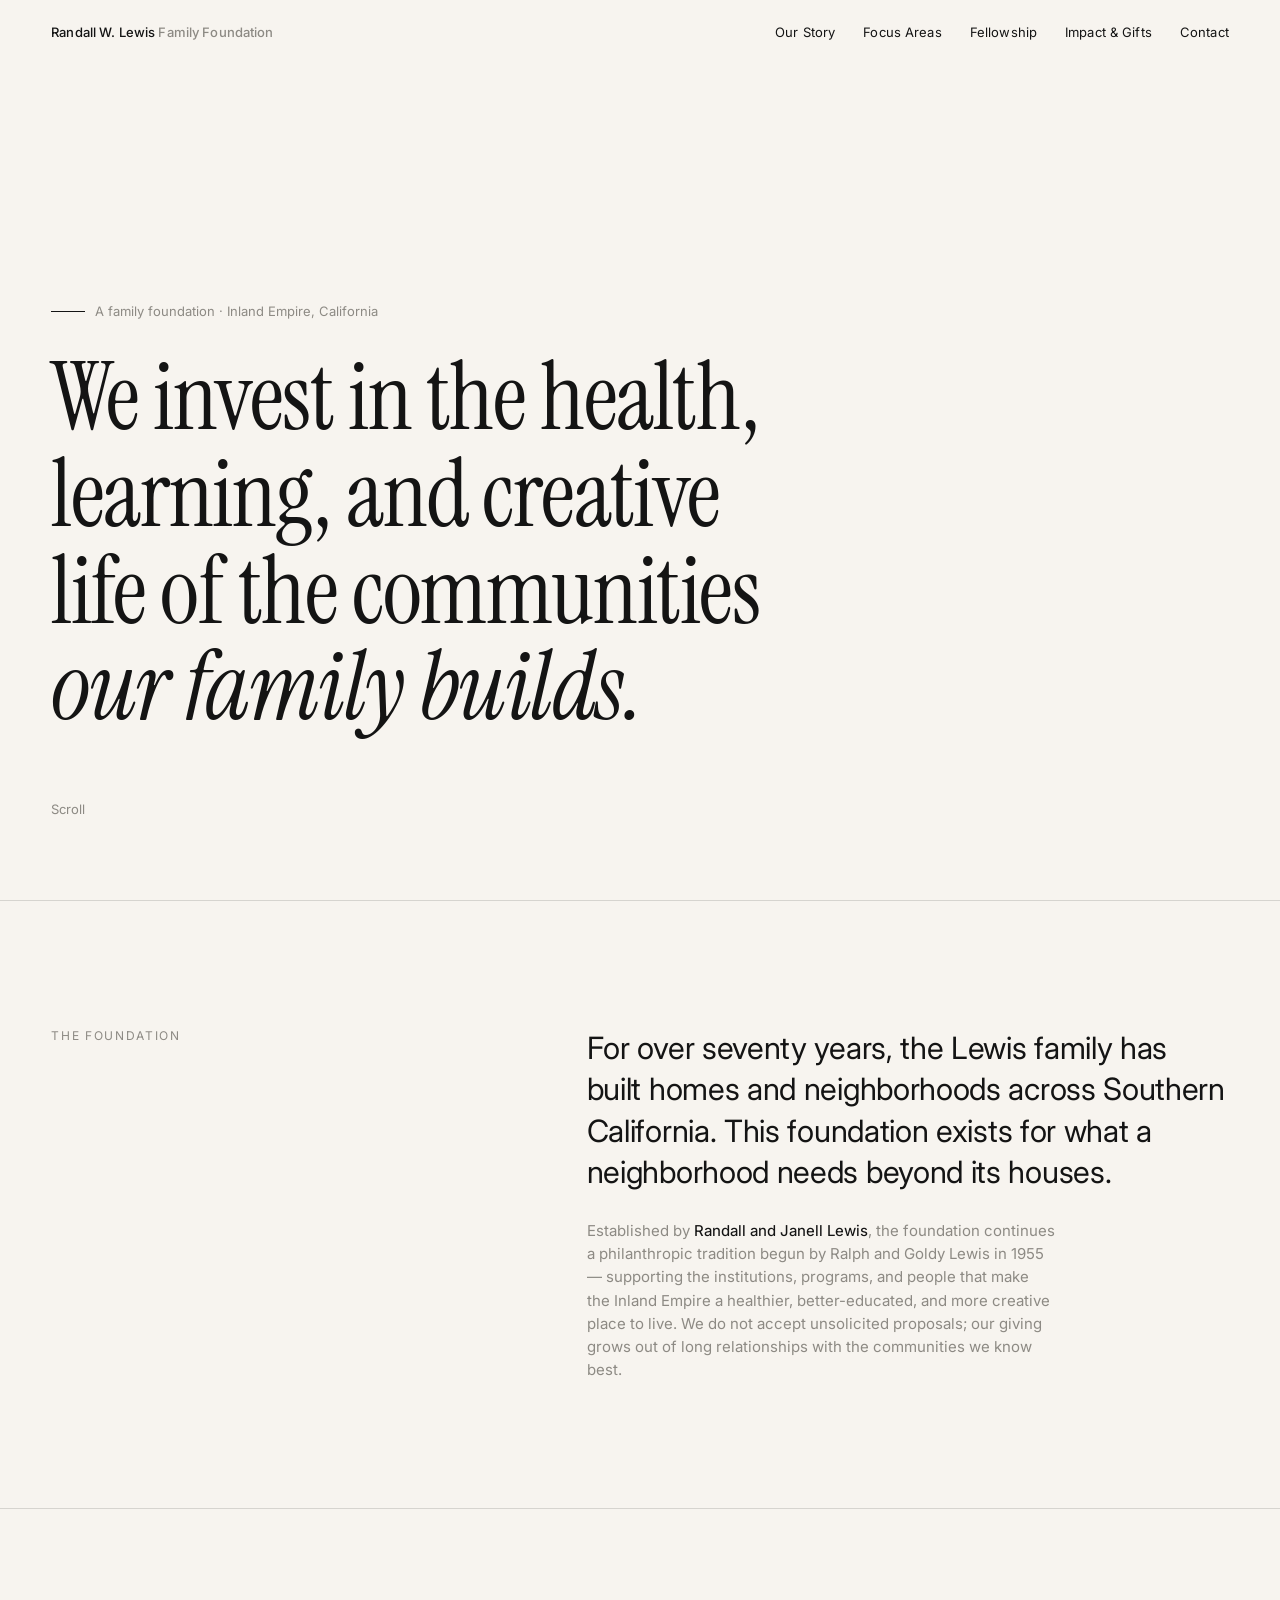
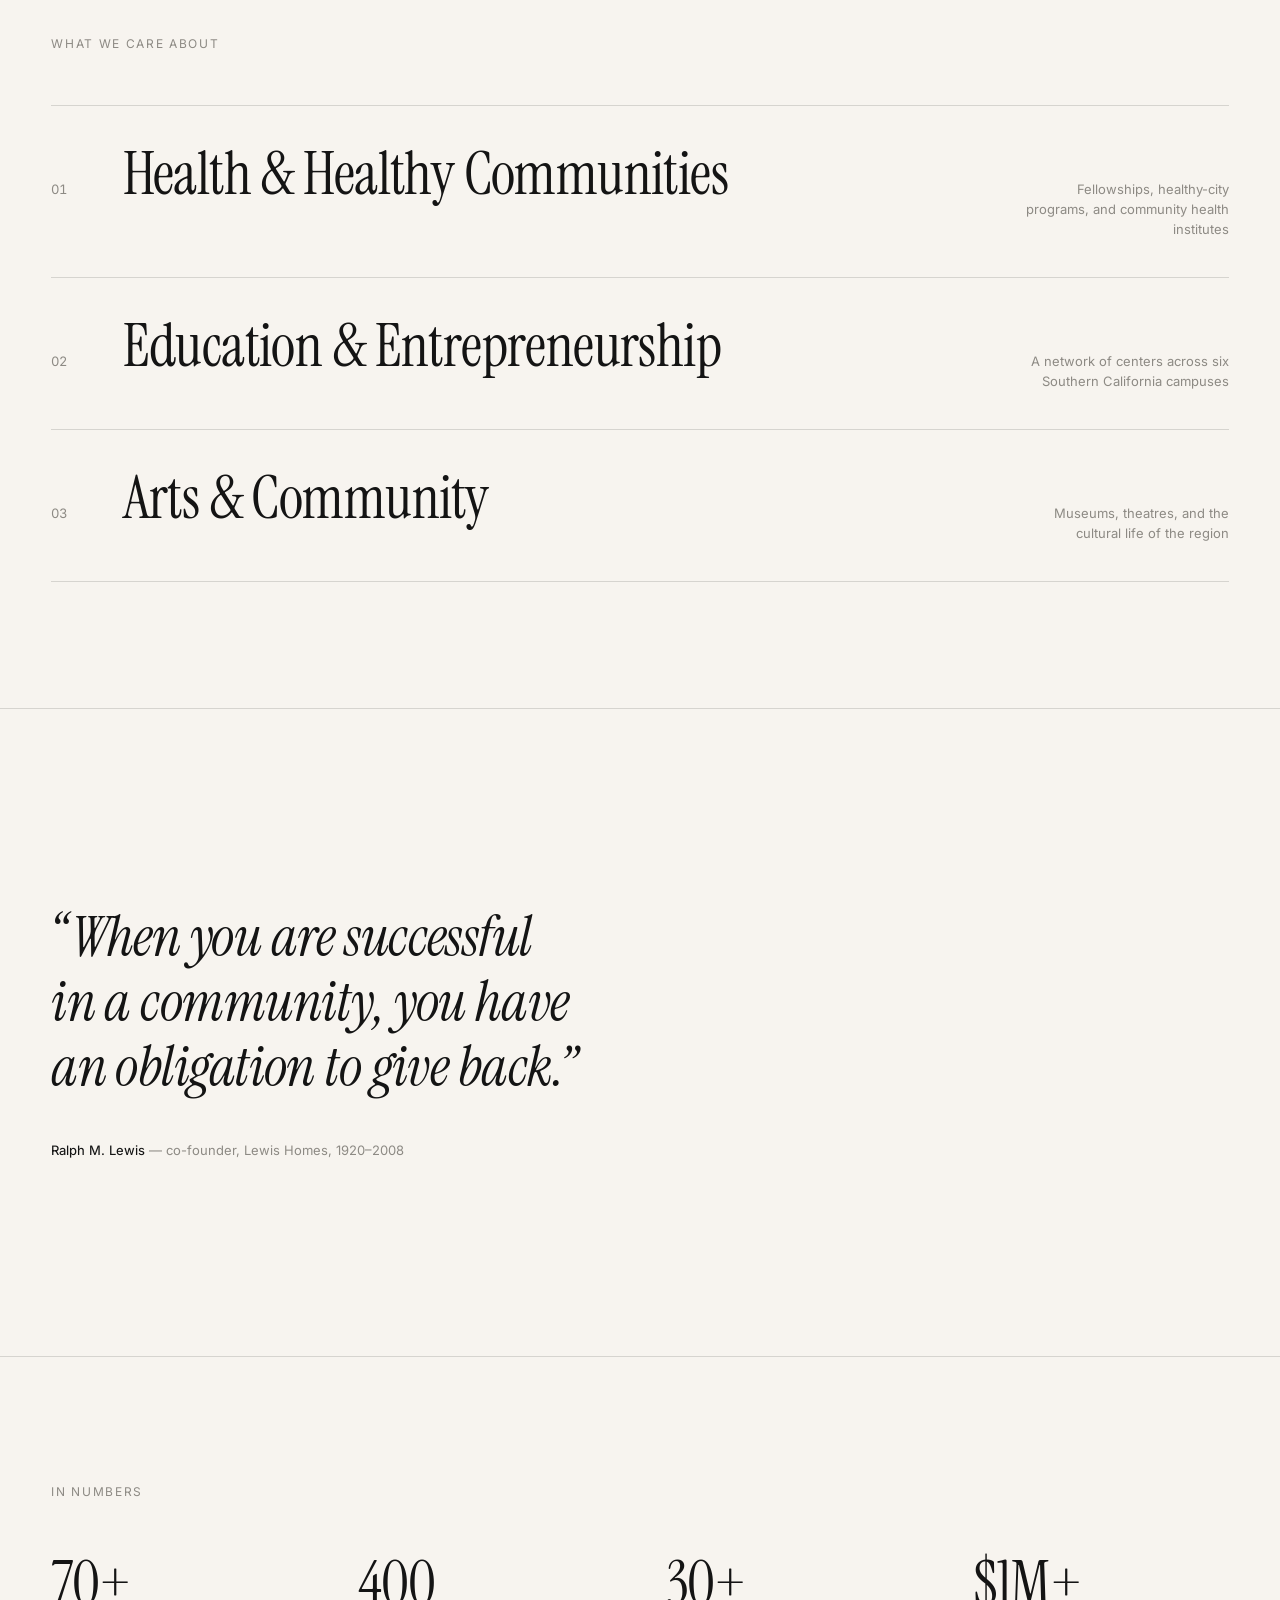
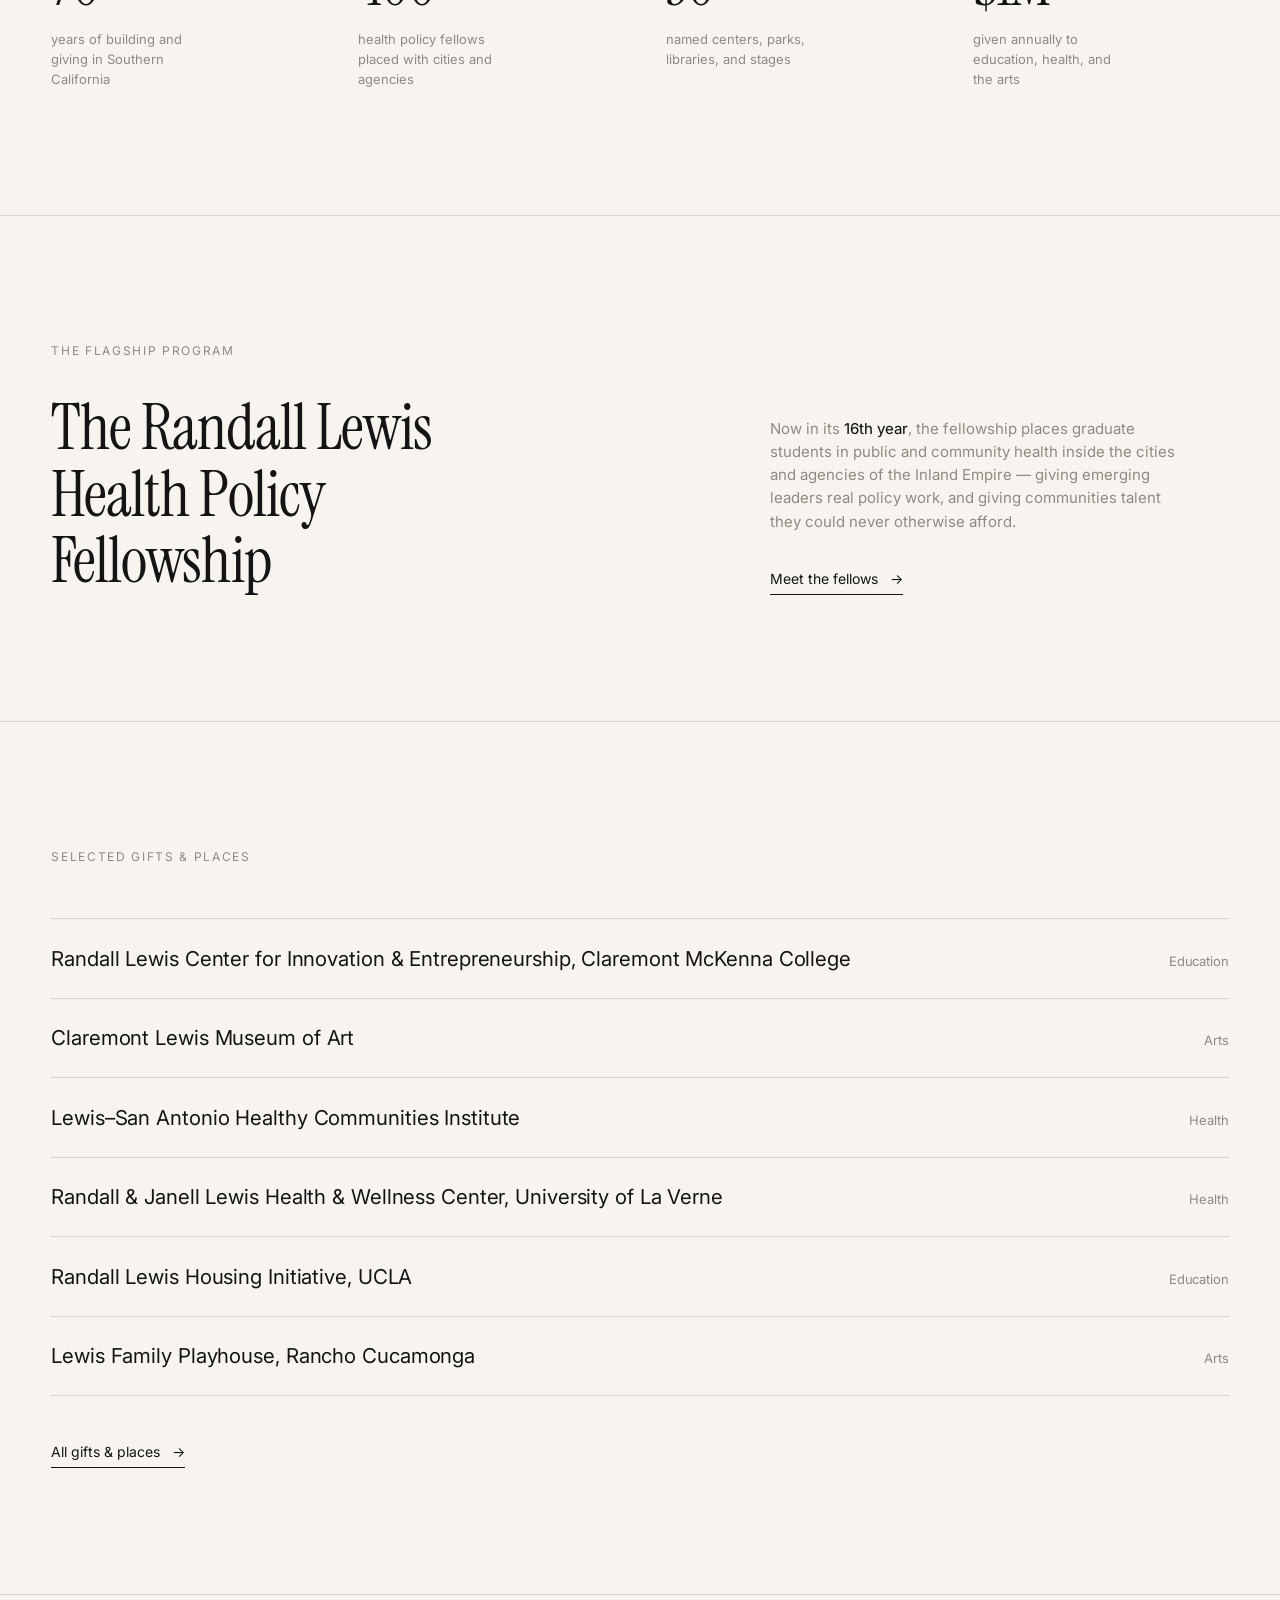
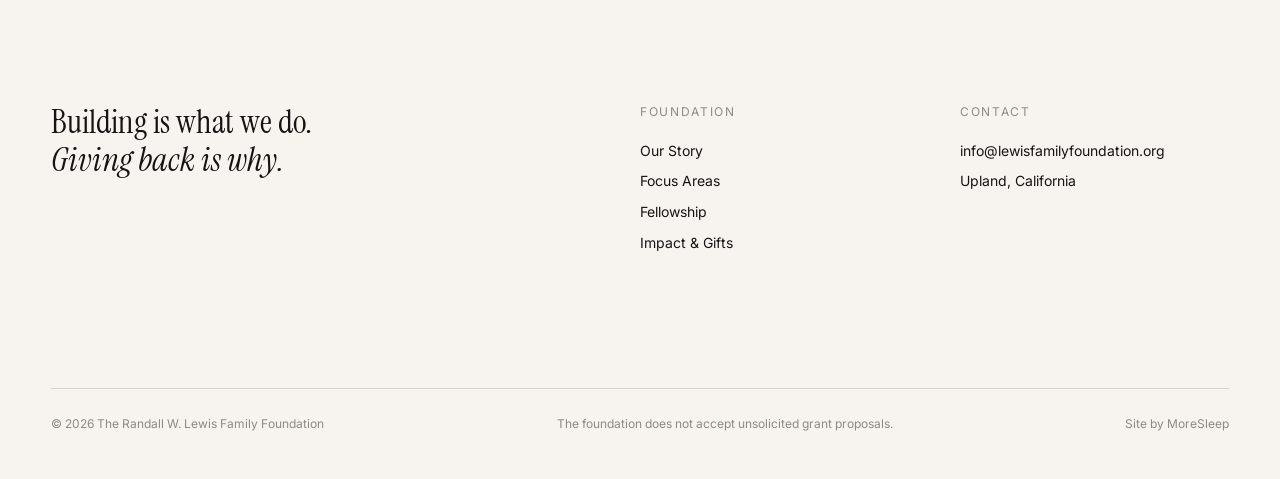
==== index.html @ d8f1fd6b "Foundation homepage prototype — Teiger x Merit direction" ====
<!DOCTYPE html>
<html lang="en">
<head>
<meta charset="utf-8">
<meta name="viewport" content="width=device-width, initial-scale=1">
<title>Randall W. Lewis Family Foundation</title>
<link rel="preconnect" href="https://fonts.googleapis.com">
<link rel="preconnect" href="https://fonts.gstatic.com" crossorigin>
<link href="https://fonts.googleapis.com/css2?family=Instrument+Serif:ital@0;1&family=Inter:wght@400;450;500&display=swap" rel="stylesheet">
<style>
:root{
  --paper:#F7F4EF;
  --ink:#141414;
  --mute:#8d8a84;
  --hair:rgba(20,20,20,.14);
  --serif:'Instrument Serif', Georgia, serif;
  --sans:'Inter', 'Helvetica Neue', Arial, sans-serif;
}
*{margin:0;padding:0;box-sizing:border-box;}
html{scroll-behavior:smooth;}
body{
  background:var(--paper);
  color:var(--ink);
  font-family:var(--sans);
  font-size:15px;
  line-height:1.55;
  -webkit-font-smoothing:antialiased;
}
a{color:inherit;text-decoration:none;}
::selection{background:var(--ink);color:var(--paper);}

/* ---------- nav ---------- */
nav{
  position:fixed;top:0;left:0;right:0;z-index:10;
  display:flex;justify-content:space-between;align-items:baseline;
  padding:22px 4vw;
  font-size:13px;letter-spacing:.01em;
  mix-blend-mode:darken;
}
nav .wordmark{font-weight:500;}
nav .wordmark span{color:var(--mute);}
nav ul{display:flex;gap:28px;list-style:none;}
nav ul a{position:relative;padding-bottom:2px;}
nav ul a::after{
  content:"";position:absolute;left:0;bottom:0;height:1px;width:0;
  background:var(--ink);transition:width .35s cubic-bezier(.2,.6,.2,1);
}
nav ul a:hover::after{width:100%;}
@media(max-width:760px){nav ul{display:none;}}

/* ---------- hero ---------- */
.hero{
  min-height:100svh;
  display:flex;flex-direction:column;justify-content:flex-end;
  padding:0 4vw 9vh;
}
.hero h1{
  font-family:var(--serif);
  font-weight:400;
  font-size:clamp(44px, 7.4vw, 118px);
  line-height:1.02;
  letter-spacing:-0.015em;
  max-width:18ch;
  text-wrap:balance;
}
.hero h1 em{font-style:italic;}
.hero .kicker{
  font-size:13px;color:var(--mute);margin-bottom:28px;
  display:flex;gap:10px;align-items:baseline;
}
.hero .kicker::before{content:"";width:34px;height:1px;background:var(--ink);align-self:center;}
.hero .down{
  margin-top:7vh;font-size:13px;color:var(--mute);
}

/* ---------- shared section ---------- */
section{padding:14vh 4vw;}
.label{
  font-size:12px;letter-spacing:.14em;text-transform:uppercase;
  color:var(--mute);margin-bottom:52px;
}

/* ---------- intro / manifesto ---------- */
.intro{border-top:1px solid var(--hair);}
.intro .grid{display:grid;grid-template-columns:1fr 1.4fr;gap:6vw;}
@media(max-width:900px){.intro .grid{grid-template-columns:1fr;}}
.intro p.lead{
  font-size:clamp(21px,2.4vw,32px);
  line-height:1.35;letter-spacing:-0.01em;font-weight:400;
  max-width:34ch;
}
.intro p.body{color:var(--mute);max-width:52ch;margin-top:26px;font-size:15px;}
.intro p.body b{color:var(--ink);font-weight:450;}

/* ---------- focus index (Teiger: links as content) ---------- */
.focus{border-top:1px solid var(--hair);}
.focus a.row{
  display:grid;
  grid-template-columns:minmax(2.2em,auto) 1fr auto;
  gap:3vw;align-items:baseline;
  padding:4.2vh 0;
  border-bottom:1px solid var(--hair);
  transition:padding-left .4s cubic-bezier(.2,.6,.2,1);
}
.focus a.row:first-of-type{border-top:1px solid var(--hair);}
.focus a.row:hover{padding-left:2vw;}
.focus .no{font-size:13px;color:var(--mute);font-variant-numeric:tabular-nums;}
.focus h2{
  font-family:var(--serif);font-weight:400;
  font-size:clamp(30px,4.6vw,68px);
  line-height:1.05;letter-spacing:-0.01em;
}
.focus a.row:hover h2{font-style:italic;}
.focus .hint{font-size:13px;color:var(--mute);max-width:26ch;text-align:right;}
@media(max-width:760px){.focus .hint{display:none;}}

/* ---------- quote ---------- */
.quote{
  border-top:1px solid var(--hair);
  min-height:72svh;display:flex;flex-direction:column;justify-content:center;
}
.quote blockquote{
  font-family:var(--serif);font-style:italic;font-weight:400;
  font-size:clamp(30px,4.4vw,64px);
  line-height:1.15;letter-spacing:-0.01em;
  max-width:26ch;text-wrap:balance;
}
.quote cite{
  display:block;font-family:var(--sans);font-style:normal;
  font-size:13px;color:var(--mute);margin-top:40px;
}
.quote cite b{color:var(--ink);font-weight:450;}

/* ---------- numbers ---------- */
.numbers{border-top:1px solid var(--hair);}
.numbers .grid{
  display:grid;grid-template-columns:repeat(4,1fr);gap:4vw;
}
@media(max-width:900px){.numbers .grid{grid-template-columns:repeat(2,1fr);row-gap:9vh;}}
.numbers b{
  display:block;
  font-family:var(--serif);font-weight:400;
  font-size:clamp(40px,4.8vw,76px);
  line-height:1;letter-spacing:-0.02em;margin-bottom:14px;
}
.numbers span{font-size:13px;color:var(--mute);max-width:20ch;display:block;}

/* ---------- fellowship feature ---------- */
.fellow{border-top:1px solid var(--hair);}
.fellow .grid{display:grid;grid-template-columns:1.4fr 1fr;gap:6vw;align-items:end;}
@media(max-width:900px){.fellow .grid{grid-template-columns:1fr;}}
.fellow h2{
  font-family:var(--serif);font-weight:400;
  font-size:clamp(34px,5vw,74px);
  line-height:1.04;letter-spacing:-0.015em;max-width:14ch;
}
.fellow p{color:var(--mute);max-width:46ch;margin-bottom:34px;}
.fellow p b{color:var(--ink);font-weight:450;}
.arrowlink{
  font-size:14px;display:inline-flex;gap:12px;align-items:center;
  border-bottom:1px solid var(--ink);padding-bottom:4px;
  transition:gap .3s ease;
}
.arrowlink:hover{gap:20px;}
.arrowlink::after{content:"→";}

/* ---------- selected gifts ---------- */
.gifts{border-top:1px solid var(--hair);}
.gifts ul{list-style:none;}
.gifts li{
  display:flex;justify-content:space-between;gap:4vw;align-items:baseline;
  padding:2.6vh 0;border-bottom:1px solid var(--hair);
  font-size:clamp(16px,1.6vw,21px);letter-spacing:-0.005em;
}
.gifts li:first-child{border-top:1px solid var(--hair);}
.gifts li span{font-size:13px;color:var(--mute);white-space:nowrap;}
.gifts .more{margin-top:44px;}

/* ---------- footer ---------- */
footer{
  border-top:1px solid var(--hair);
  padding:12vh 4vw 5vh;
}
footer .top{display:grid;grid-template-columns:2fr 1fr 1fr;gap:4vw;margin-bottom:14vh;}
@media(max-width:760px){footer .top{grid-template-columns:1fr;row-gap:7vh;}}
footer .statement{
  font-family:var(--serif);font-weight:400;
  font-size:clamp(24px,2.6vw,38px);line-height:1.15;max-width:18ch;
}
footer h3{font-size:12px;letter-spacing:.14em;text-transform:uppercase;color:var(--mute);margin-bottom:18px;font-weight:400;}
footer ul{list-style:none;font-size:14px;}
footer ul li{margin-bottom:9px;}
footer ul a:hover{font-style:italic;}
footer .base{
  display:flex;justify-content:space-between;gap:3vw;flex-wrap:wrap;
  font-size:12px;color:var(--mute);
  padding-top:26px;border-top:1px solid var(--hair);
}

/* ---------- reveal on scroll ---------- */
.reveal{opacity:0;transform:translateY(26px);transition:opacity .9s ease, transform .9s cubic-bezier(.2,.6,.2,1);}
.reveal.in{opacity:1;transform:none;}
</style>
</head>
<body>

<nav>
  <a class="wordmark" href="#">Randall W. Lewis <span>Family Foundation</span></a>
  <ul>
    <li><a href="#">Our Story</a></li>
    <li><a href="#focus">Focus Areas</a></li>
    <li><a href="#fellowship">Fellowship</a></li>
    <li><a href="#gifts">Impact &amp; Gifts</a></li>
    <li><a href="#">Contact</a></li>
  </ul>
</nav>

<header class="hero">
  <p class="kicker">A family foundation · Inland Empire, California</p>
  <h1>We invest in the health, learning, and creative life of the communities <em>our family builds.</em></h1>
  <p class="down">Scroll</p>
</header>

<section class="intro">
  <div class="grid">
    <p class="label reveal">The Foundation</p>
    <div>
      <p class="lead reveal">For over seventy years, the Lewis family has built homes and neighborhoods across Southern California. This foundation exists for what a neighborhood needs beyond its houses.</p>
      <p class="body reveal">Established by <b>Randall and Janell Lewis</b>, the foundation continues a philanthropic tradition begun by Ralph and Goldy Lewis in 1955 — supporting the institutions, programs, and people that make the Inland Empire a healthier, better-educated, and more creative place to live. We do not accept unsolicited proposals; our giving grows out of long relationships with the communities we know best.</p>
    </div>
  </div>
</section>

<section class="focus" id="focus">
  <p class="label reveal">What we care about</p>
  <a class="row reveal" href="#">
    <span class="no">01</span>
    <h2>Health &amp; Healthy Communities</h2>
    <span class="hint">Fellowships, healthy-city programs, and community health institutes</span>
  </a>
  <a class="row reveal" href="#">
    <span class="no">02</span>
    <h2>Education &amp; Entrepreneurship</h2>
    <span class="hint">A network of centers across six Southern California campuses</span>
  </a>
  <a class="row reveal" href="#">
    <span class="no">03</span>
    <h2>Arts &amp; Community</h2>
    <span class="hint">Museums, theatres, and the cultural life of the region</span>
  </a>
</section>

<section class="quote">
  <blockquote class="reveal">“When you are successful in a community, you have an obligation to give back.”</blockquote>
  <cite class="reveal"><b>Ralph M. Lewis</b> — co-founder, Lewis Homes, 1920–2008</cite>
</section>

<section class="numbers">
  <p class="label reveal">In numbers</p>
  <div class="grid">
    <div class="reveal"><b>70+</b><span>years of building and giving in Southern California</span></div>
    <div class="reveal"><b>400</b><span>health policy fellows placed with cities and agencies</span></div>
    <div class="reveal"><b>30+</b><span>named centers, parks, libraries, and stages</span></div>
    <div class="reveal"><b>$1M+</b><span>given annually to education, health, and the arts</span></div>
  </div>
</section>

<section class="fellow" id="fellowship">
  <p class="label reveal">The flagship program</p>
  <div class="grid">
    <h2 class="reveal">The Randall Lewis Health Policy Fellowship</h2>
    <div class="reveal">
      <p>Now in its <b>16th year</b>, the fellowship places graduate students in public and community health inside the cities and agencies of the Inland Empire — giving emerging leaders real policy work, and giving communities talent they could never otherwise afford.</p>
      <a class="arrowlink" href="#">Meet the fellows</a>
    </div>
  </div>
</section>

<section class="gifts" id="gifts">
  <p class="label reveal">Selected gifts &amp; places</p>
  <ul>
    <li class="reveal">Randall Lewis Center for Innovation &amp; Entrepreneurship, Claremont McKenna College <span>Education</span></li>
    <li class="reveal">Claremont Lewis Museum of Art <span>Arts</span></li>
    <li class="reveal">Lewis–San Antonio Healthy Communities Institute <span>Health</span></li>
    <li class="reveal">Randall &amp; Janell Lewis Health &amp; Wellness Center, University of La Verne <span>Health</span></li>
    <li class="reveal">Randall Lewis Housing Initiative, UCLA <span>Education</span></li>
    <li class="reveal">Lewis Family Playhouse, Rancho Cucamonga <span>Arts</span></li>
  </ul>
  <p class="more reveal"><a class="arrowlink" href="#">All gifts &amp; places</a></p>
</section>

<footer>
  <div class="top">
    <p class="statement reveal">Building is what we do. <em style="font-style:italic;">Giving back is why.</em></p>
    <div class="reveal">
      <h3>Foundation</h3>
      <ul>
        <li><a href="#">Our Story</a></li>
        <li><a href="#focus">Focus Areas</a></li>
        <li><a href="#fellowship">Fellowship</a></li>
        <li><a href="#gifts">Impact &amp; Gifts</a></li>
      </ul>
    </div>
    <div class="reveal">
      <h3>Contact</h3>
      <ul>
        <li><a href="#">info@lewisfamilyfoundation.org</a></li>
        <li>Upland, California</li>
      </ul>
    </div>
  </div>
  <div class="base">
    <span>© 2026 The Randall W. Lewis Family Foundation</span>
    <span>The foundation does not accept unsolicited grant proposals.</span>
    <span>Site by MoreSleep</span>
  </div>
</footer>

<script>
const io = new IntersectionObserver(es=>{
  es.forEach(e=>{ if(e.isIntersecting){ e.target.classList.add('in'); io.unobserve(e.target);} });
},{threshold:.12});
document.querySelectorAll('.reveal').forEach(el=>io.observe(el));
</script>
</body>
</html>
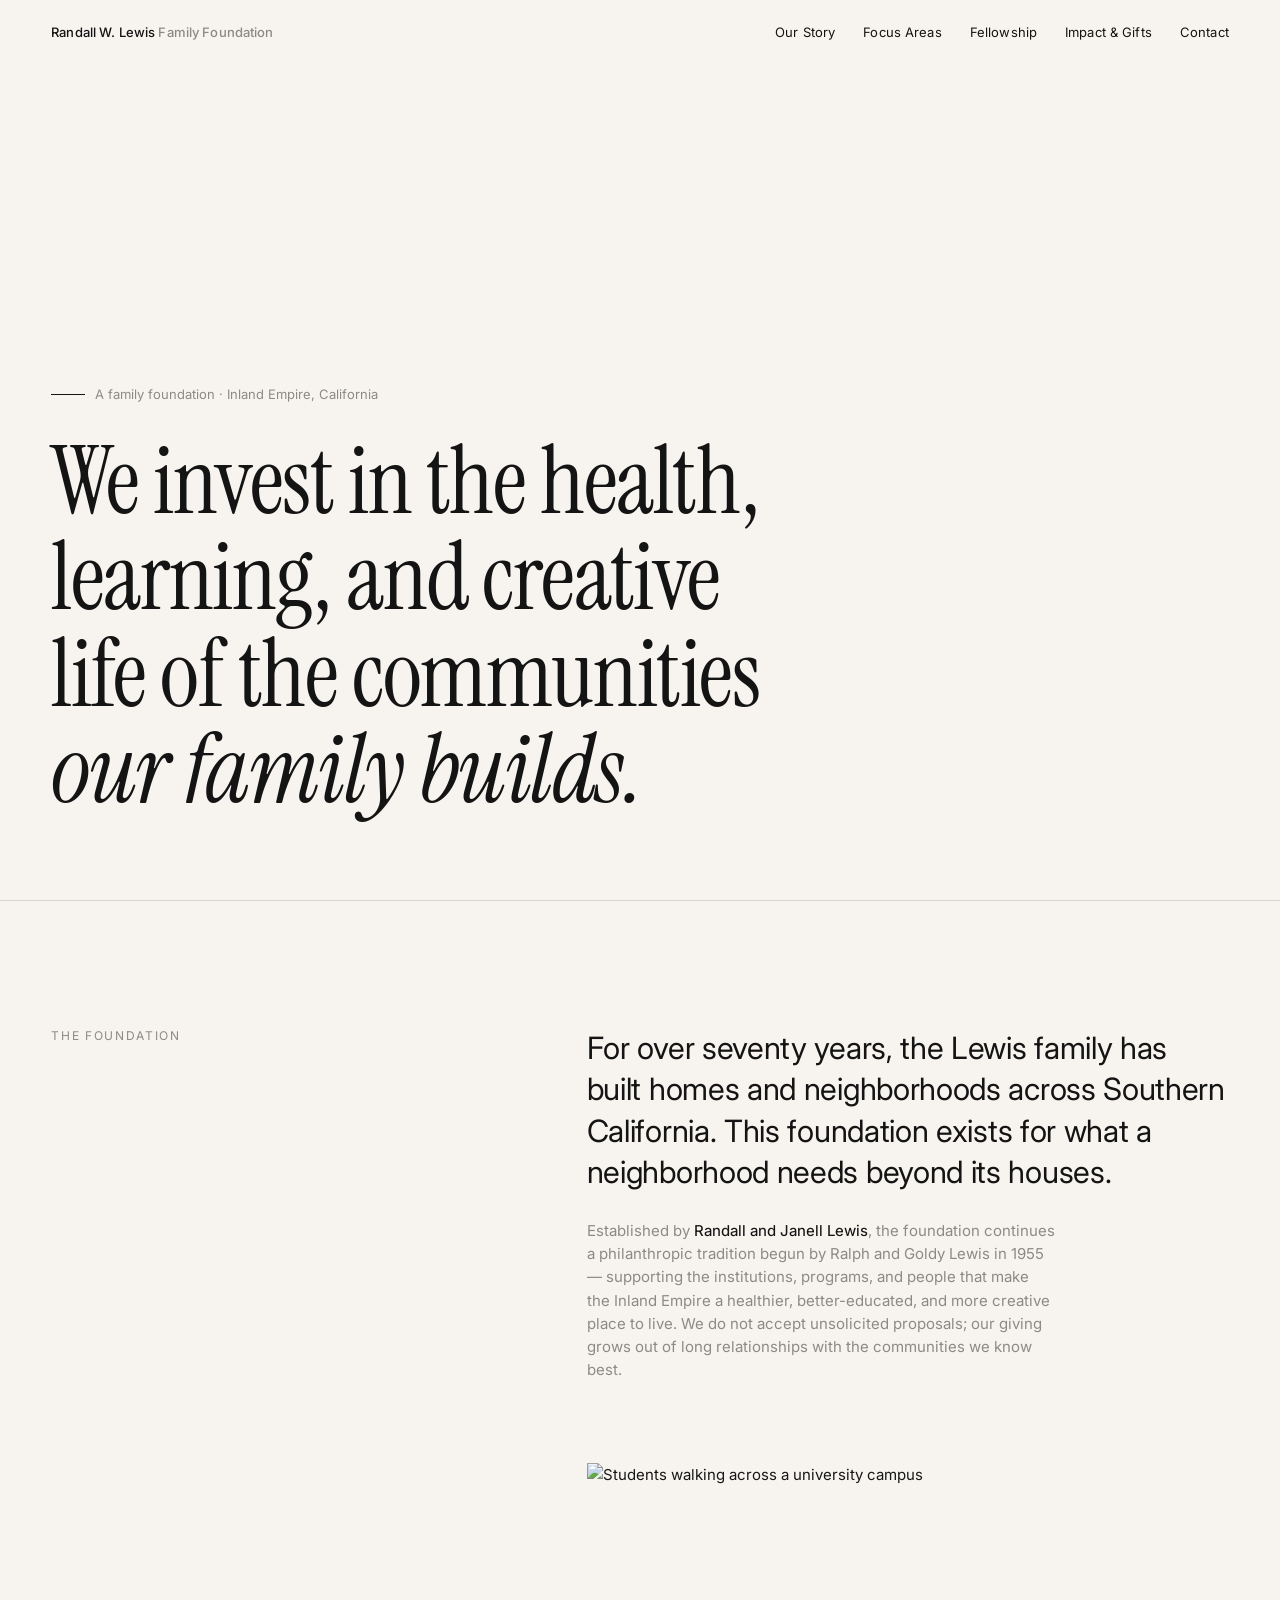
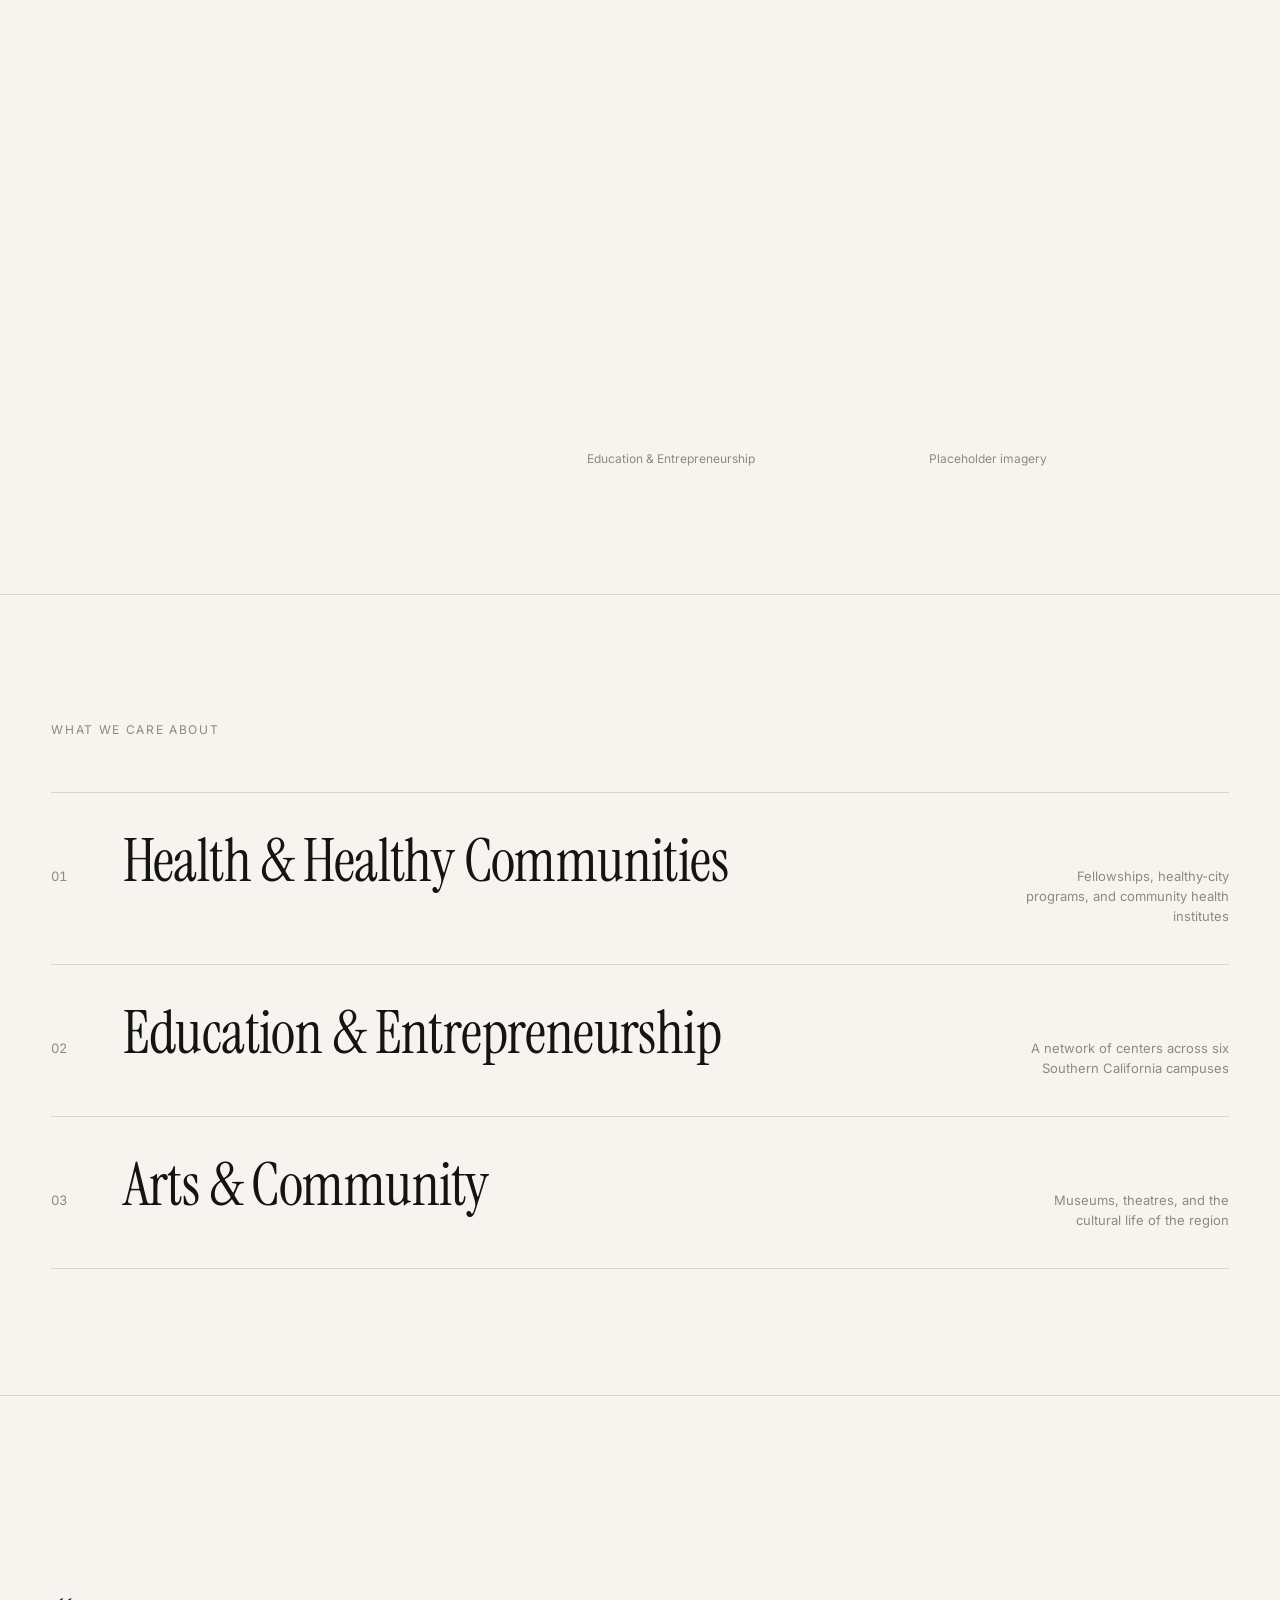
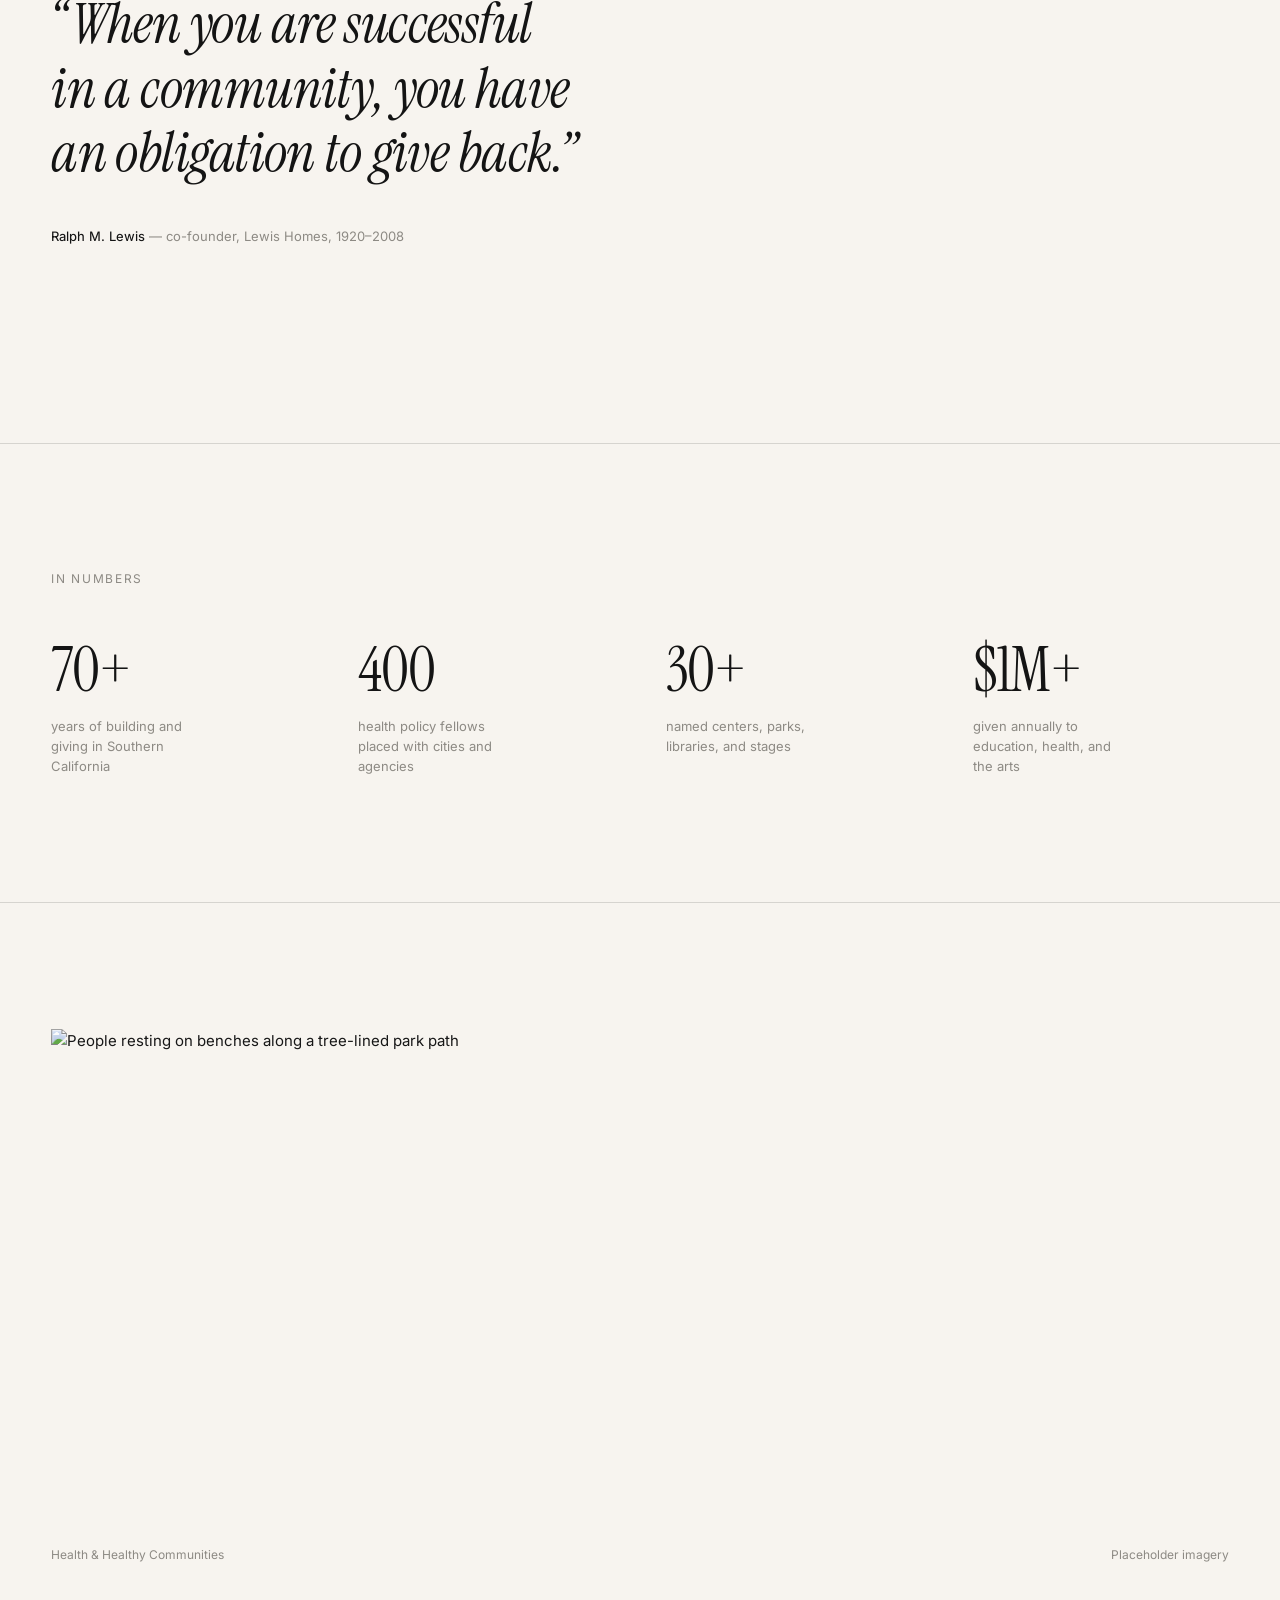
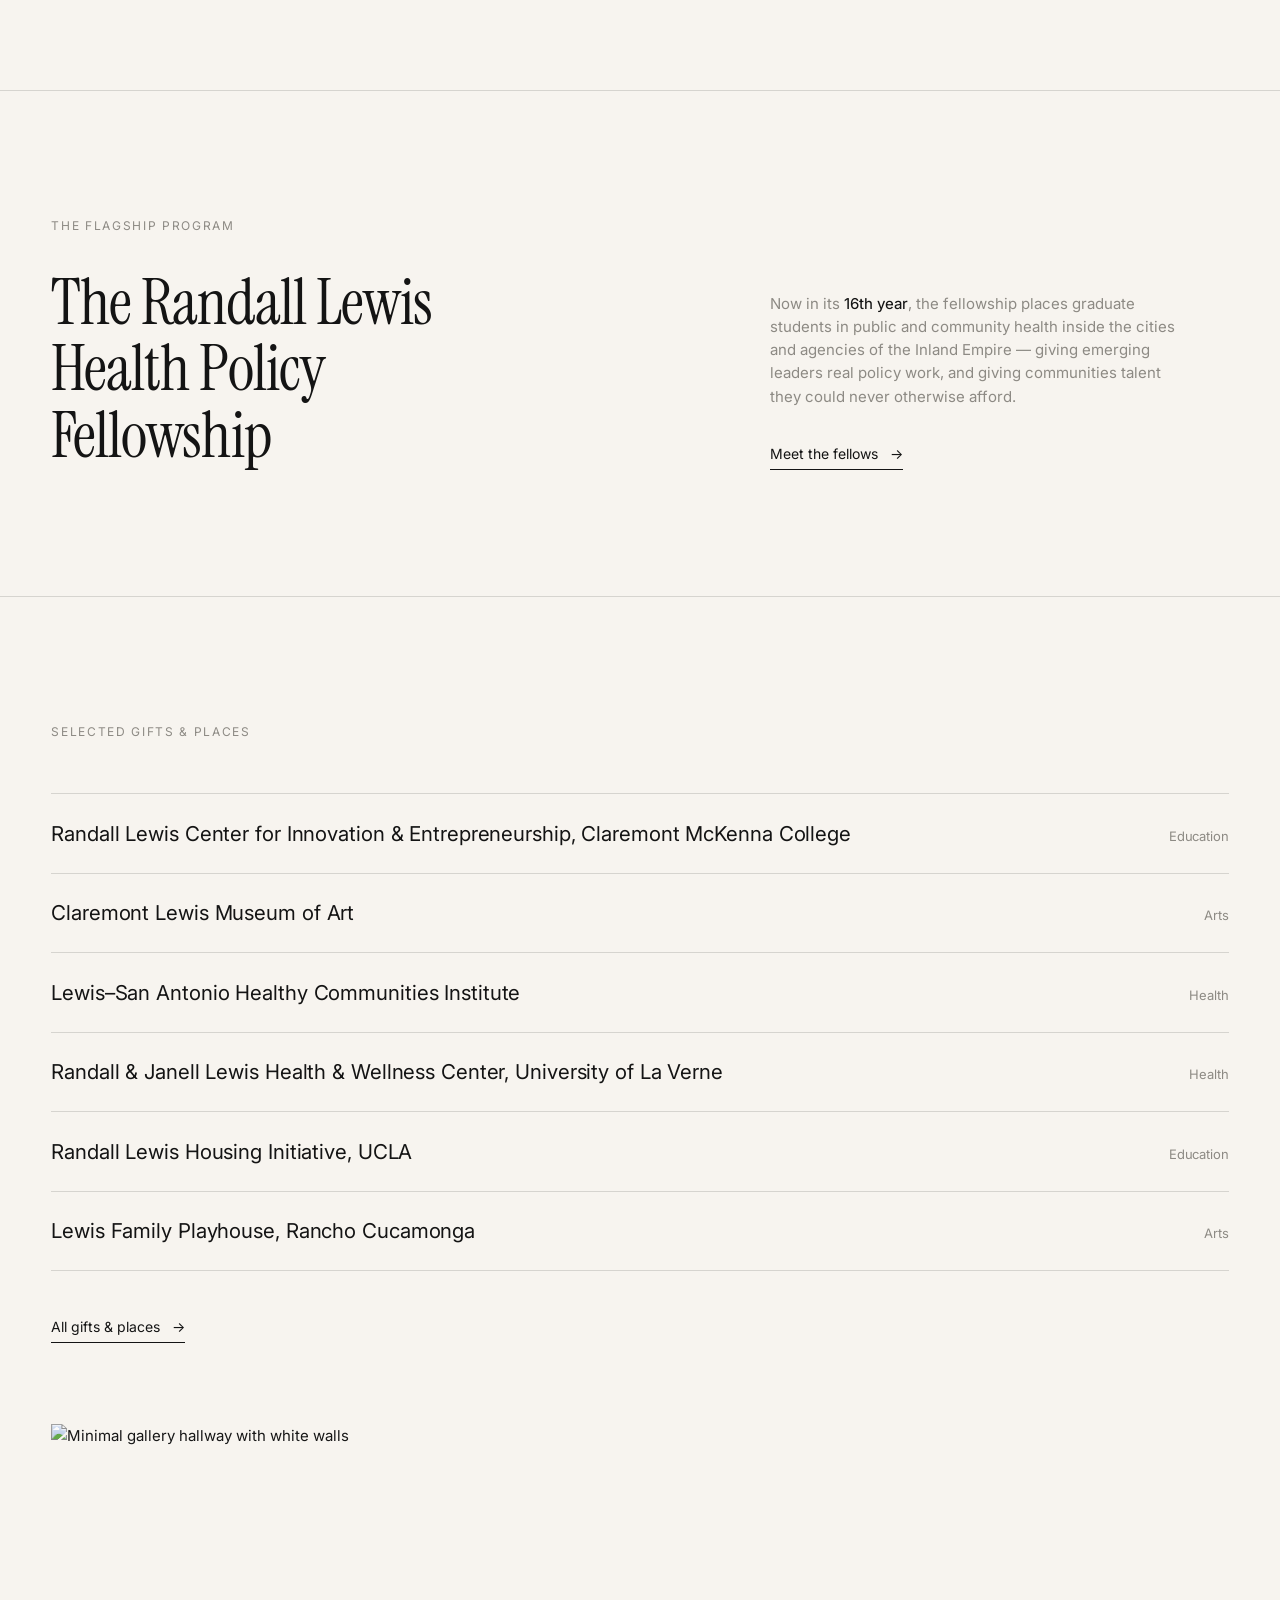
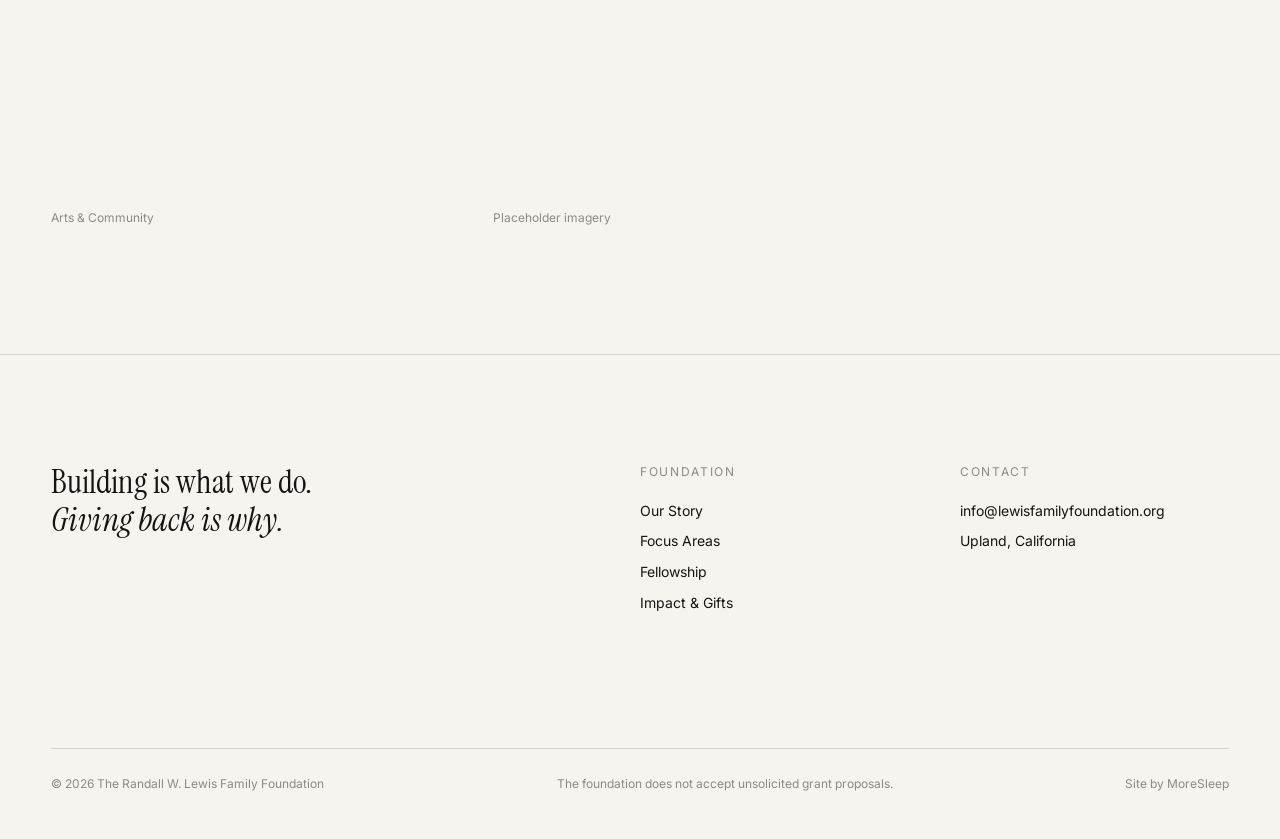
==== commit c6ea422f: "Remove scroll CTA, add placeholder imagery (education / health / arts)" ====
--- a/index.html
+++ b/index.html
@@ -69,9 +69,23 @@
   display:flex;gap:10px;align-items:baseline;
 }
 .hero .kicker::before{content:"";width:34px;height:1px;background:var(--ink);align-self:center;}
-.hero .down{
-  margin-top:7vh;font-size:13px;color:var(--mute);
-}
+/* ---------- images ---------- */
+figure{margin:0;}
+figure img{
+  display:block;width:100%;height:auto;
+  filter:saturate(.85) contrast(.97);
+}
+figure figcaption{
+  font-size:12px;color:var(--mute);margin-top:12px;
+  display:flex;justify-content:space-between;gap:2em;
+}
+.intro figure{max-width:460px;margin-top:9vh;}
+.intro figure img{aspect-ratio:4/5;object-fit:cover;}
+.wide{border-top:1px solid var(--hair);padding:14vh 4vw;}
+.wide figure{max-width:100%;}
+.wide img{aspect-ratio:21/9;object-fit:cover;}
+.gifts figure{max-width:560px;margin-top:9vh;}
+.gifts figure img{aspect-ratio:3/2;object-fit:cover;}
 
 /* ---------- shared section ---------- */
 section{padding:14vh 4vw;}
@@ -218,7 +232,6 @@
 <header class="hero">
   <p class="kicker">A family foundation · Inland Empire, California</p>
   <h1>We invest in the health, learning, and creative life of the communities <em>our family builds.</em></h1>
-  <p class="down">Scroll</p>
 </header>
 
 <section class="intro">
@@ -227,6 +240,10 @@
     <div>
       <p class="lead reveal">For over seventy years, the Lewis family has built homes and neighborhoods across Southern California. This foundation exists for what a neighborhood needs beyond its houses.</p>
       <p class="body reveal">Established by <b>Randall and Janell Lewis</b>, the foundation continues a philanthropic tradition begun by Ralph and Goldy Lewis in 1955 — supporting the institutions, programs, and people that make the Inland Empire a healthier, better-educated, and more creative place to live. We do not accept unsolicited proposals; our giving grows out of long relationships with the communities we know best.</p>
+      <figure class="reveal">
+        <img src="https://images.unsplash.com/photo-1576495199011-eb94736d05d6?q=80&w=1400&auto=format&fit=crop" alt="Students walking across a university campus" loading="lazy">
+        <figcaption><span>Education &amp; Entrepreneurship</span><span>Placeholder imagery</span></figcaption>
+      </figure>
     </div>
   </div>
 </section>
@@ -265,6 +282,13 @@
   </div>
 </section>
 
+<section class="wide">
+  <figure class="reveal">
+    <img src="https://images.unsplash.com/photo-1758629277120-1d0b2b9c0749?q=80&w=2400&auto=format&fit=crop" alt="People resting on benches along a tree-lined park path" loading="lazy">
+    <figcaption><span>Health &amp; Healthy Communities</span><span>Placeholder imagery</span></figcaption>
+  </figure>
+</section>
+
 <section class="fellow" id="fellowship">
   <p class="label reveal">The flagship program</p>
   <div class="grid">
@@ -287,6 +311,10 @@
     <li class="reveal">Lewis Family Playhouse, Rancho Cucamonga <span>Arts</span></li>
   </ul>
   <p class="more reveal"><a class="arrowlink" href="#">All gifts &amp; places</a></p>
+  <figure class="reveal">
+    <img src="https://images.unsplash.com/photo-1762928289094-197055a5d5c3?q=80&w=1600&auto=format&fit=crop" alt="Minimal gallery hallway with white walls" loading="lazy">
+    <figcaption><span>Arts &amp; Community</span><span>Placeholder imagery</span></figcaption>
+  </figure>
 </section>
 
 <footer>
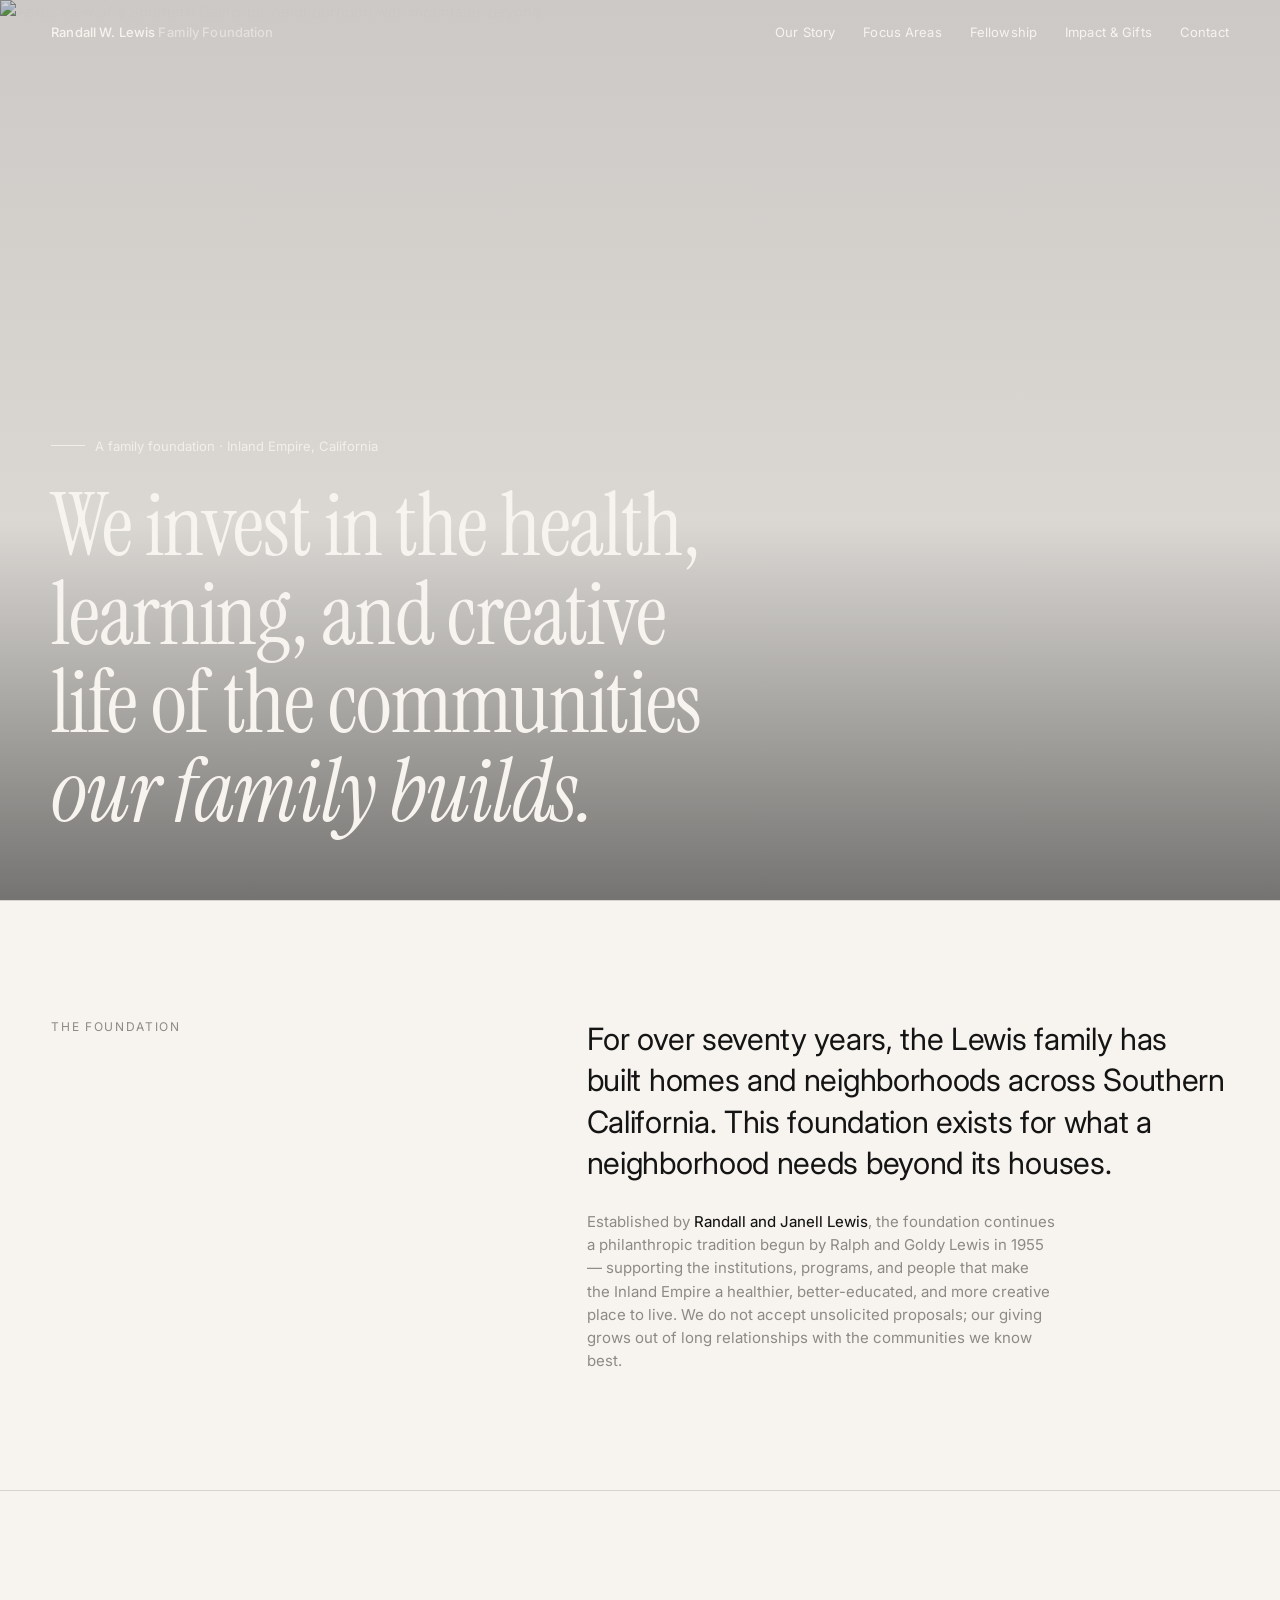
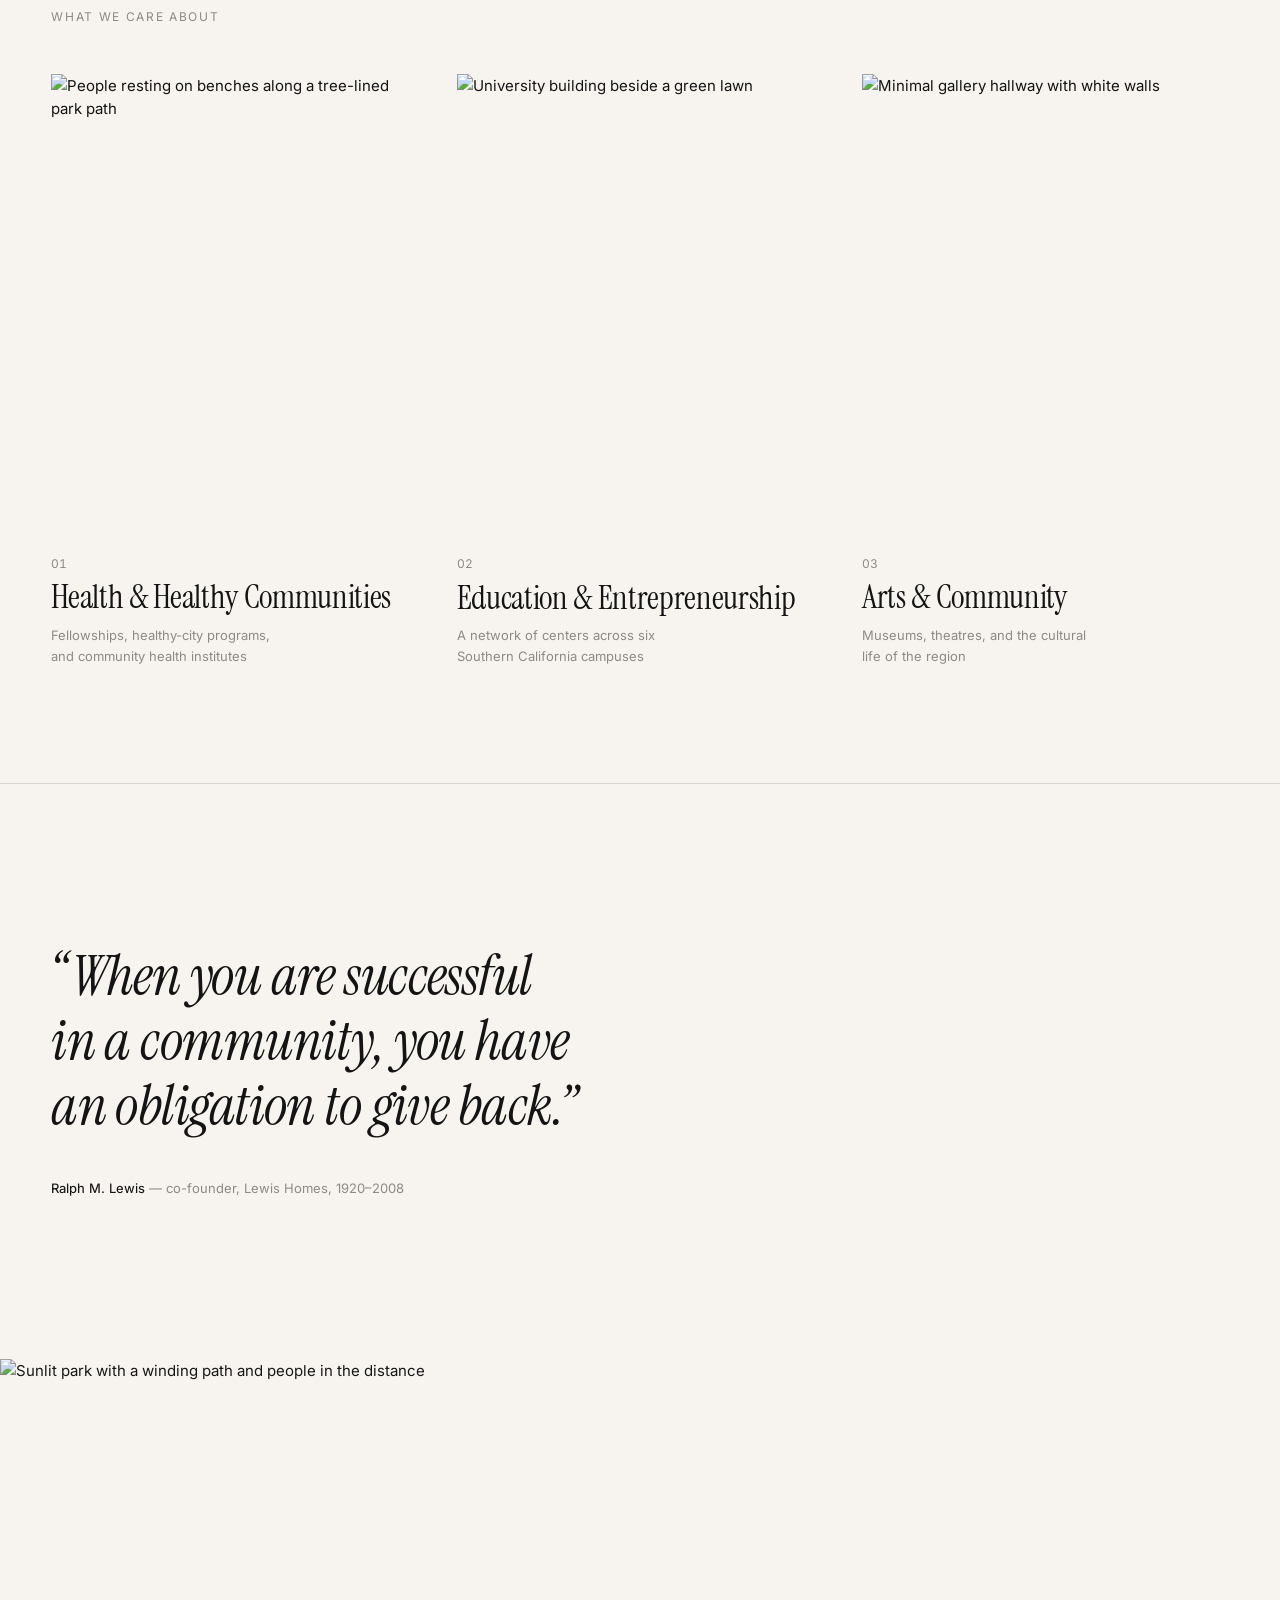
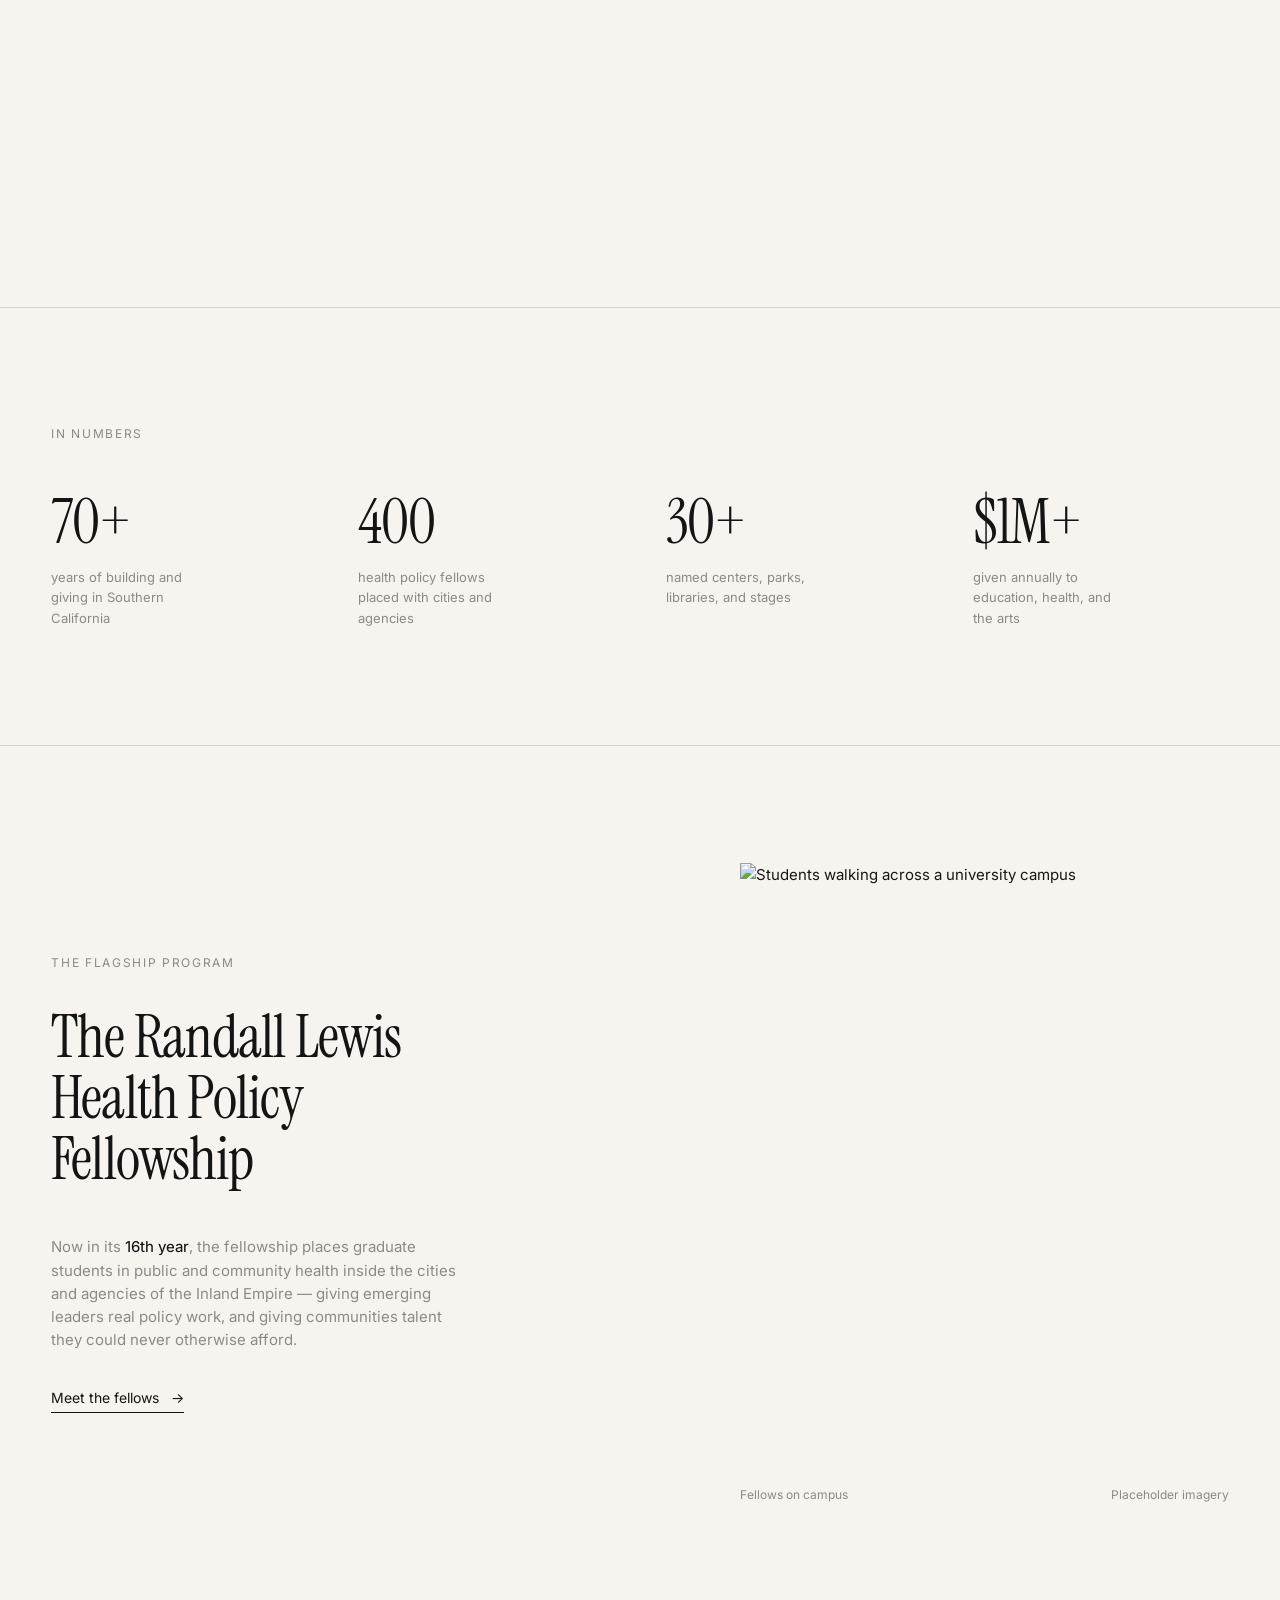
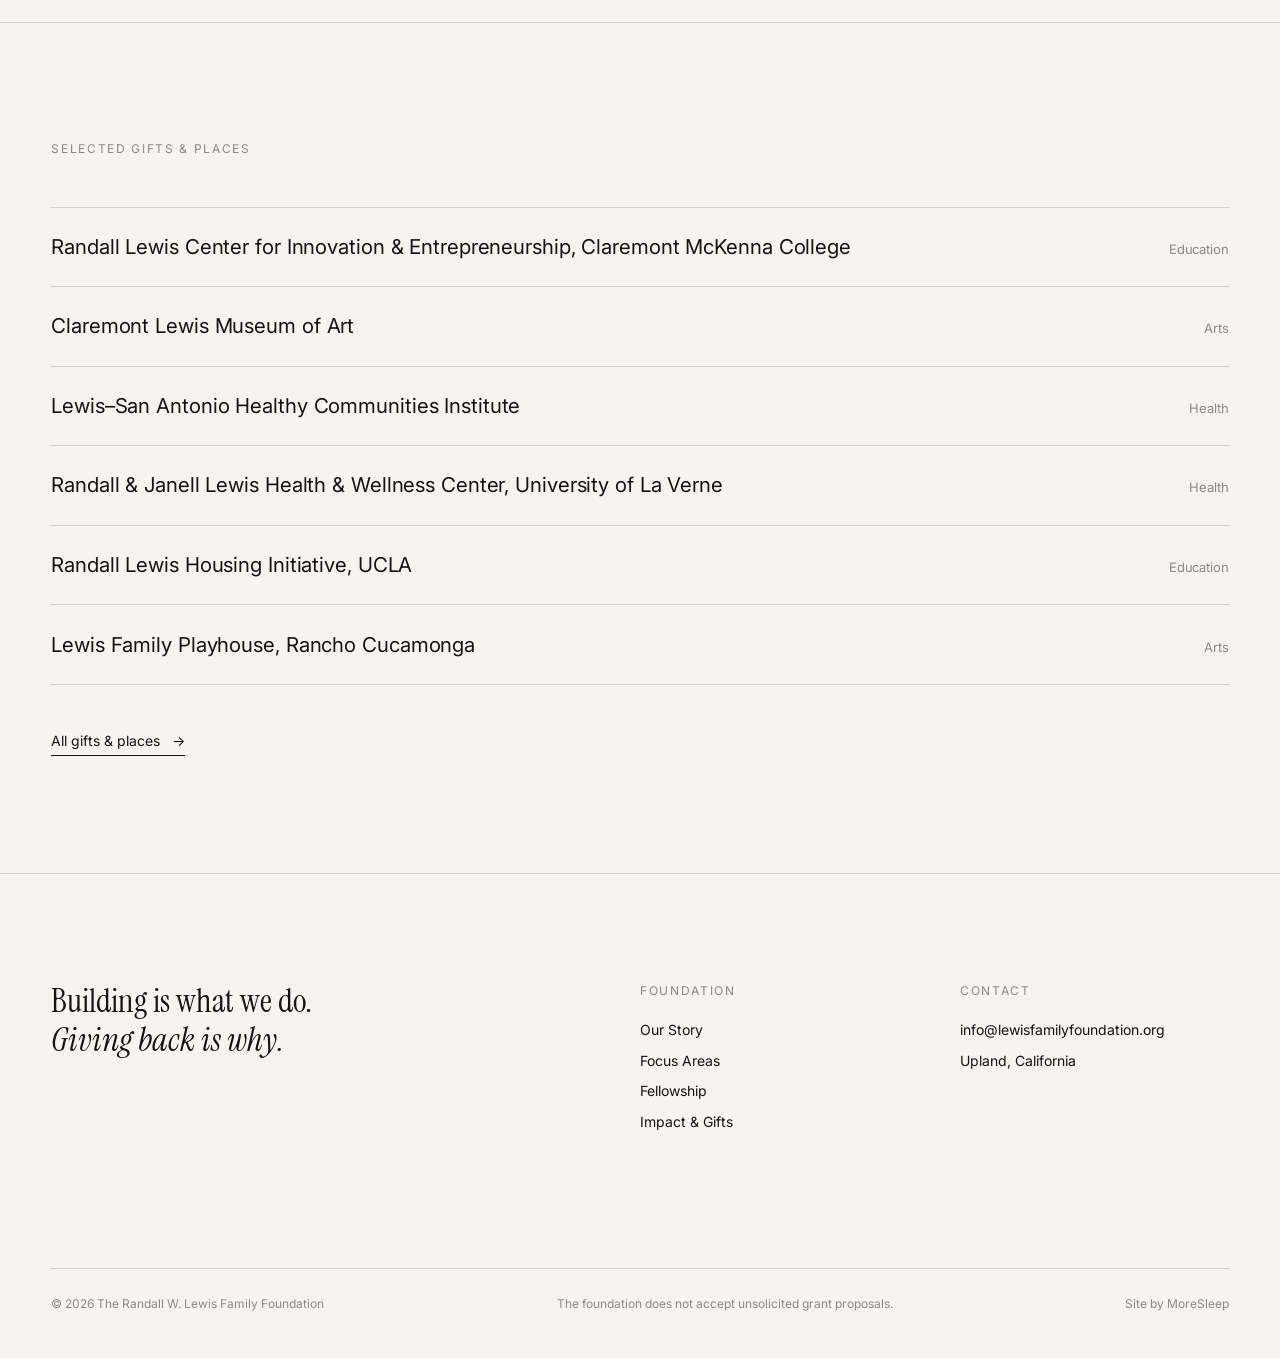
==== commit f29e87d6: "Image-led layout: full-bleed hero, focus-area cards, fellowship image, wide park strip" ====
--- a/index.html
+++ b/index.html
@@ -6,6 +6,7 @@
 <title>Randall W. Lewis Family Foundation</title>
 <link rel="preconnect" href="https://fonts.googleapis.com">
 <link rel="preconnect" href="https://fonts.gstatic.com" crossorigin>
+<link rel="preconnect" href="https://images.unsplash.com">
 <link href="https://fonts.googleapis.com/css2?family=Instrument+Serif:ital@0;1&family=Inter:wght@400;450;500&display=swap" rel="stylesheet">
 <style>
 :root{
@@ -28,6 +29,7 @@
 }
 a{color:inherit;text-decoration:none;}
 ::selection{background:var(--ink);color:var(--paper);}
+img{display:block;}
 
 /* ---------- nav ---------- */
 nav{
@@ -35,103 +37,113 @@
   display:flex;justify-content:space-between;align-items:baseline;
   padding:22px 4vw;
   font-size:13px;letter-spacing:.01em;
-  mix-blend-mode:darken;
+  color:var(--paper);
+  transition:color .4s ease, background .4s ease, padding .4s ease;
+}
+nav.solid{
+  color:var(--ink);
+  background:color-mix(in srgb, var(--paper) 88%, transparent);
+  backdrop-filter:blur(10px);
+  padding:14px 4vw;
 }
 nav .wordmark{font-weight:500;}
-nav .wordmark span{color:var(--mute);}
+nav .wordmark span{opacity:.55;}
 nav ul{display:flex;gap:28px;list-style:none;}
 nav ul a{position:relative;padding-bottom:2px;}
 nav ul a::after{
   content:"";position:absolute;left:0;bottom:0;height:1px;width:0;
-  background:var(--ink);transition:width .35s cubic-bezier(.2,.6,.2,1);
+  background:currentColor;transition:width .35s cubic-bezier(.2,.6,.2,1);
 }
 nav ul a:hover::after{width:100%;}
 @media(max-width:760px){nav ul{display:none;}}
 
 /* ---------- hero ---------- */
 .hero{
+  position:relative;
   min-height:100svh;
   display:flex;flex-direction:column;justify-content:flex-end;
-  padding:0 4vw 9vh;
+  padding:0 4vw 7vh;
+  color:var(--paper);
+  overflow:hidden;
+}
+.hero .bg{
+  position:absolute;inset:0;z-index:-1;
+}
+.hero .bg img{
+  width:100%;height:100%;object-fit:cover;
+  filter:saturate(.82) contrast(.98);
+}
+.hero .bg::after{
+  content:"";position:absolute;inset:0;
+  background:linear-gradient(to top, rgba(10,10,10,.55) 0%, rgba(10,10,10,.12) 42%, rgba(10,10,10,.18) 100%);
 }
 .hero h1{
   font-family:var(--serif);
   font-weight:400;
-  font-size:clamp(44px, 7.4vw, 118px);
+  font-size:clamp(42px, 6.8vw, 108px);
   line-height:1.02;
   letter-spacing:-0.015em;
-  max-width:18ch;
+  max-width:19ch;
   text-wrap:balance;
 }
 .hero h1 em{font-style:italic;}
 .hero .kicker{
-  font-size:13px;color:var(--mute);margin-bottom:28px;
+  font-size:13px;margin-bottom:26px;opacity:.85;
   display:flex;gap:10px;align-items:baseline;
 }
-.hero .kicker::before{content:"";width:34px;height:1px;background:var(--ink);align-self:center;}
-/* ---------- images ---------- */
+.hero .kicker::before{content:"";width:34px;height:1px;background:currentColor;align-self:center;}
+
+/* ---------- shared ---------- */
+section{padding:13vh 4vw;}
+.label{
+  font-size:12px;letter-spacing:.14em;text-transform:uppercase;
+  color:var(--mute);margin-bottom:48px;
+}
 figure{margin:0;}
-figure img{
-  display:block;width:100%;height:auto;
-  filter:saturate(.85) contrast(.97);
-}
-figure figcaption{
+figure img{width:100%;height:auto;filter:saturate(.85) contrast(.97);}
+figcaption{
   font-size:12px;color:var(--mute);margin-top:12px;
   display:flex;justify-content:space-between;gap:2em;
 }
-.intro figure{max-width:460px;margin-top:9vh;}
-.intro figure img{aspect-ratio:4/5;object-fit:cover;}
-.wide{border-top:1px solid var(--hair);padding:14vh 4vw;}
-.wide figure{max-width:100%;}
-.wide img{aspect-ratio:21/9;object-fit:cover;}
-.gifts figure{max-width:560px;margin-top:9vh;}
-.gifts figure img{aspect-ratio:3/2;object-fit:cover;}
-
-/* ---------- shared section ---------- */
-section{padding:14vh 4vw;}
-.label{
-  font-size:12px;letter-spacing:.14em;text-transform:uppercase;
-  color:var(--mute);margin-bottom:52px;
-}
-
-/* ---------- intro / manifesto ---------- */
+
+/* ---------- intro ---------- */
 .intro{border-top:1px solid var(--hair);}
 .intro .grid{display:grid;grid-template-columns:1fr 1.4fr;gap:6vw;}
 @media(max-width:900px){.intro .grid{grid-template-columns:1fr;}}
 .intro p.lead{
   font-size:clamp(21px,2.4vw,32px);
-  line-height:1.35;letter-spacing:-0.01em;font-weight:400;
+  line-height:1.35;letter-spacing:-0.01em;
   max-width:34ch;
 }
-.intro p.body{color:var(--mute);max-width:52ch;margin-top:26px;font-size:15px;}
+.intro p.body{color:var(--mute);max-width:52ch;margin-top:26px;}
 .intro p.body b{color:var(--ink);font-weight:450;}
 
-/* ---------- focus index (Teiger: links as content) ---------- */
+/* ---------- focus cards (Merit-style grid) ---------- */
 .focus{border-top:1px solid var(--hair);}
-.focus a.row{
-  display:grid;
-  grid-template-columns:minmax(2.2em,auto) 1fr auto;
-  gap:3vw;align-items:baseline;
-  padding:4.2vh 0;
-  border-bottom:1px solid var(--hair);
-  transition:padding-left .4s cubic-bezier(.2,.6,.2,1);
-}
-.focus a.row:first-of-type{border-top:1px solid var(--hair);}
-.focus a.row:hover{padding-left:2vw;}
-.focus .no{font-size:13px;color:var(--mute);font-variant-numeric:tabular-nums;}
+.focus .cards{
+  display:grid;grid-template-columns:repeat(3,1fr);gap:3vw;
+}
+@media(max-width:900px){.focus .cards{grid-template-columns:1fr;row-gap:9vh;}}
+.focus a.card{display:block;}
+.focus .imgwrap{overflow:hidden;}
+.focus .imgwrap img{
+  aspect-ratio:4/5;object-fit:cover;
+  transition:transform 1.2s cubic-bezier(.2,.6,.2,1), filter .6s ease;
+}
+.focus a.card:hover .imgwrap img{transform:scale(1.035);filter:saturate(1) contrast(1);}
+.focus .no{font-size:12px;color:var(--mute);margin:22px 0 6px;display:block;font-variant-numeric:tabular-nums;}
 .focus h2{
   font-family:var(--serif);font-weight:400;
-  font-size:clamp(30px,4.6vw,68px);
-  line-height:1.05;letter-spacing:-0.01em;
-}
-.focus a.row:hover h2{font-style:italic;}
-.focus .hint{font-size:13px;color:var(--mute);max-width:26ch;text-align:right;}
-@media(max-width:760px){.focus .hint{display:none;}}
+  font-size:clamp(26px,2.6vw,38px);
+  line-height:1.08;letter-spacing:-0.01em;
+}
+.focus a.card:hover h2{font-style:italic;}
+.focus .hint{font-size:13px;color:var(--mute);margin-top:10px;max-width:30ch;}
 
 /* ---------- quote ---------- */
 .quote{
   border-top:1px solid var(--hair);
-  min-height:72svh;display:flex;flex-direction:column;justify-content:center;
+  min-height:64svh;display:flex;flex-direction:column;justify-content:center;
 }
 .quote blockquote{
   font-family:var(--serif);font-style:italic;font-weight:400;
@@ -147,9 +159,7 @@
 
 /* ---------- numbers ---------- */
 .numbers{border-top:1px solid var(--hair);}
-.numbers .grid{
-  display:grid;grid-template-columns:repeat(4,1fr);gap:4vw;
-}
+.numbers .grid{display:grid;grid-template-columns:repeat(4,1fr);gap:4vw;}
 @media(max-width:900px){.numbers .grid{grid-template-columns:repeat(2,1fr);row-gap:9vh;}}
 .numbers b{
   display:block;
@@ -159,17 +169,24 @@
 }
 .numbers span{font-size:13px;color:var(--mute);max-width:20ch;display:block;}
 
-/* ---------- fellowship feature ---------- */
+/* ---------- wide image ---------- */
+.wide{padding:0;}
+.wide img{width:100%;aspect-ratio:21/9;object-fit:cover;filter:saturate(.85) contrast(.97);}
+@media(max-width:760px){.wide img{aspect-ratio:4/3;}}
+
+/* ---------- fellowship ---------- */
 .fellow{border-top:1px solid var(--hair);}
-.fellow .grid{display:grid;grid-template-columns:1.4fr 1fr;gap:6vw;align-items:end;}
-@media(max-width:900px){.fellow .grid{grid-template-columns:1fr;}}
+.fellow .grid{display:grid;grid-template-columns:1.25fr 1fr;gap:6vw;align-items:center;}
+@media(max-width:900px){.fellow .grid{grid-template-columns:1fr;row-gap:8vh;}}
 .fellow h2{
   font-family:var(--serif);font-weight:400;
-  font-size:clamp(34px,5vw,74px);
-  line-height:1.04;letter-spacing:-0.015em;max-width:14ch;
+  font-size:clamp(34px,4.6vw,68px);
+  line-height:1.04;letter-spacing:-0.015em;max-width:15ch;
+  margin-bottom:5vh;
 }
 .fellow p{color:var(--mute);max-width:46ch;margin-bottom:34px;}
 .fellow p b{color:var(--ink);font-weight:450;}
+.fellow figure img{aspect-ratio:4/5;object-fit:cover;}
 .arrowlink{
   font-size:14px;display:inline-flex;gap:12px;align-items:center;
   border-bottom:1px solid var(--ink);padding-bottom:4px;
@@ -178,7 +195,7 @@
 .arrowlink:hover{gap:20px;}
 .arrowlink::after{content:"→";}
 
-/* ---------- selected gifts ---------- */
+/* ---------- gifts ---------- */
 .gifts{border-top:1px solid var(--hair);}
 .gifts ul{list-style:none;}
 .gifts li{
@@ -191,10 +208,7 @@
 .gifts .more{margin-top:44px;}
 
 /* ---------- footer ---------- */
-footer{
-  border-top:1px solid var(--hair);
-  padding:12vh 4vw 5vh;
-}
+footer{border-top:1px solid var(--hair);padding:12vh 4vw 5vh;}
 footer .top{display:grid;grid-template-columns:2fr 1fr 1fr;gap:4vw;margin-bottom:14vh;}
 @media(max-width:760px){footer .top{grid-template-columns:1fr;row-gap:7vh;}}
 footer .statement{
@@ -211,14 +225,14 @@
   padding-top:26px;border-top:1px solid var(--hair);
 }
 
-/* ---------- reveal on scroll ---------- */
+/* ---------- reveal ---------- */
 .reveal{opacity:0;transform:translateY(26px);transition:opacity .9s ease, transform .9s cubic-bezier(.2,.6,.2,1);}
 .reveal.in{opacity:1;transform:none;}
 </style>
 </head>
 <body>
 
-<nav>
+<nav id="nav">
   <a class="wordmark" href="#">Randall W. Lewis <span>Family Foundation</span></a>
   <ul>
     <li><a href="#">Our Story</a></li>
@@ -230,6 +244,9 @@
 </nav>
 
 <header class="hero">
+  <div class="bg">
+    <img src="https://images.unsplash.com/photo-1758304480344-f8d0de5f4f25?q=80&w=2600&auto=format&fit=crop" alt="Aerial view of a Southern California neighborhood with mountains beyond" fetchpriority="high">
+  </div>
   <p class="kicker">A family foundation · Inland Empire, California</p>
   <h1>We invest in the health, learning, and creative life of the communities <em>our family builds.</em></h1>
 </header>
@@ -240,37 +257,42 @@
     <div>
       <p class="lead reveal">For over seventy years, the Lewis family has built homes and neighborhoods across Southern California. This foundation exists for what a neighborhood needs beyond its houses.</p>
       <p class="body reveal">Established by <b>Randall and Janell Lewis</b>, the foundation continues a philanthropic tradition begun by Ralph and Goldy Lewis in 1955 — supporting the institutions, programs, and people that make the Inland Empire a healthier, better-educated, and more creative place to live. We do not accept unsolicited proposals; our giving grows out of long relationships with the communities we know best.</p>
-      <figure class="reveal">
-        <img src="https://images.unsplash.com/photo-1576495199011-eb94736d05d6?q=80&w=1400&auto=format&fit=crop" alt="Students walking across a university campus" loading="lazy">
-        <figcaption><span>Education &amp; Entrepreneurship</span><span>Placeholder imagery</span></figcaption>
-      </figure>
     </div>
   </div>
 </section>
 
 <section class="focus" id="focus">
   <p class="label reveal">What we care about</p>
-  <a class="row reveal" href="#">
-    <span class="no">01</span>
-    <h2>Health &amp; Healthy Communities</h2>
-    <span class="hint">Fellowships, healthy-city programs, and community health institutes</span>
-  </a>
-  <a class="row reveal" href="#">
-    <span class="no">02</span>
-    <h2>Education &amp; Entrepreneurship</h2>
-    <span class="hint">A network of centers across six Southern California campuses</span>
-  </a>
-  <a class="row reveal" href="#">
-    <span class="no">03</span>
-    <h2>Arts &amp; Community</h2>
-    <span class="hint">Museums, theatres, and the cultural life of the region</span>
-  </a>
+  <div class="cards">
+    <a class="card reveal" href="#">
+      <div class="imgwrap"><img src="https://images.unsplash.com/photo-1758629277120-1d0b2b9c0749?q=80&w=1200&auto=format&fit=crop" alt="People resting on benches along a tree-lined park path" loading="lazy"></div>
+      <span class="no">01</span>
+      <h2>Health &amp; Healthy Communities</h2>
+      <p class="hint">Fellowships, healthy-city programs, and community health institutes</p>
+    </a>
+    <a class="card reveal" href="#">
+      <div class="imgwrap"><img src="https://images.unsplash.com/photo-1616428394230-ba242d33e3ba?q=80&w=1200&auto=format&fit=crop" alt="University building beside a green lawn" loading="lazy"></div>
+      <span class="no">02</span>
+      <h2>Education &amp; Entrepreneurship</h2>
+      <p class="hint">A network of centers across six Southern California campuses</p>
+    </a>
+    <a class="card reveal" href="#">
+      <div class="imgwrap"><img src="https://images.unsplash.com/photo-1762928289094-197055a5d5c3?q=80&w=1200&auto=format&fit=crop" alt="Minimal gallery hallway with white walls" loading="lazy"></div>
+      <span class="no">03</span>
+      <h2>Arts &amp; Community</h2>
+      <p class="hint">Museums, theatres, and the cultural life of the region</p>
+    </a>
+  </div>
 </section>
 
 <section class="quote">
   <blockquote class="reveal">“When you are successful in a community, you have an obligation to give back.”</blockquote>
   <cite class="reveal"><b>Ralph M. Lewis</b> — co-founder, Lewis Homes, 1920–2008</cite>
 </section>
+
+<div class="wide">
+  <img src="https://images.unsplash.com/photo-1780871766056-cfdd17cde0ec?q=80&w=2600&auto=format&fit=crop" alt="Sunlit park with a winding path and people in the distance" loading="lazy">
+</div>
 
 <section class="numbers">
   <p class="label reveal">In numbers</p>
@@ -282,21 +304,18 @@
   </div>
 </section>
 
-<section class="wide">
-  <figure class="reveal">
-    <img src="https://images.unsplash.com/photo-1758629277120-1d0b2b9c0749?q=80&w=2400&auto=format&fit=crop" alt="People resting on benches along a tree-lined park path" loading="lazy">
-    <figcaption><span>Health &amp; Healthy Communities</span><span>Placeholder imagery</span></figcaption>
-  </figure>
-</section>
-
 <section class="fellow" id="fellowship">
-  <p class="label reveal">The flagship program</p>
   <div class="grid">
-    <h2 class="reveal">The Randall Lewis Health Policy Fellowship</h2>
-    <div class="reveal">
-      <p>Now in its <b>16th year</b>, the fellowship places graduate students in public and community health inside the cities and agencies of the Inland Empire — giving emerging leaders real policy work, and giving communities talent they could never otherwise afford.</p>
-      <a class="arrowlink" href="#">Meet the fellows</a>
+    <div>
+      <p class="label reveal">The flagship program</p>
+      <h2 class="reveal">The Randall Lewis Health Policy Fellowship</h2>
+      <p class="reveal">Now in its <b>16th year</b>, the fellowship places graduate students in public and community health inside the cities and agencies of the Inland Empire — giving emerging leaders real policy work, and giving communities talent they could never otherwise afford.</p>
+      <a class="arrowlink reveal" href="#">Meet the fellows</a>
     </div>
+    <figure class="reveal">
+      <img src="https://images.unsplash.com/photo-1576495199011-eb94736d05d6?q=80&w=1400&auto=format&fit=crop" alt="Students walking across a university campus" loading="lazy">
+      <figcaption><span>Fellows on campus</span><span>Placeholder imagery</span></figcaption>
+    </figure>
   </div>
 </section>
 
@@ -311,10 +330,6 @@
     <li class="reveal">Lewis Family Playhouse, Rancho Cucamonga <span>Arts</span></li>
   </ul>
   <p class="more reveal"><a class="arrowlink" href="#">All gifts &amp; places</a></p>
-  <figure class="reveal">
-    <img src="https://images.unsplash.com/photo-1762928289094-197055a5d5c3?q=80&w=1600&auto=format&fit=crop" alt="Minimal gallery hallway with white walls" loading="lazy">
-    <figcaption><span>Arts &amp; Community</span><span>Placeholder imagery</span></figcaption>
-  </figure>
 </section>
 
 <footer>
@@ -349,6 +364,11 @@
   es.forEach(e=>{ if(e.isIntersecting){ e.target.classList.add('in'); io.unobserve(e.target);} });
 },{threshold:.12});
 document.querySelectorAll('.reveal').forEach(el=>io.observe(el));
+
+const nav = document.getElementById('nav');
+const onScroll = ()=> nav.classList.toggle('solid', window.scrollY > window.innerHeight*0.82);
+window.addEventListener('scroll', onScroll, {passive:true});
+onScroll();
 </script>
 </body>
 </html>
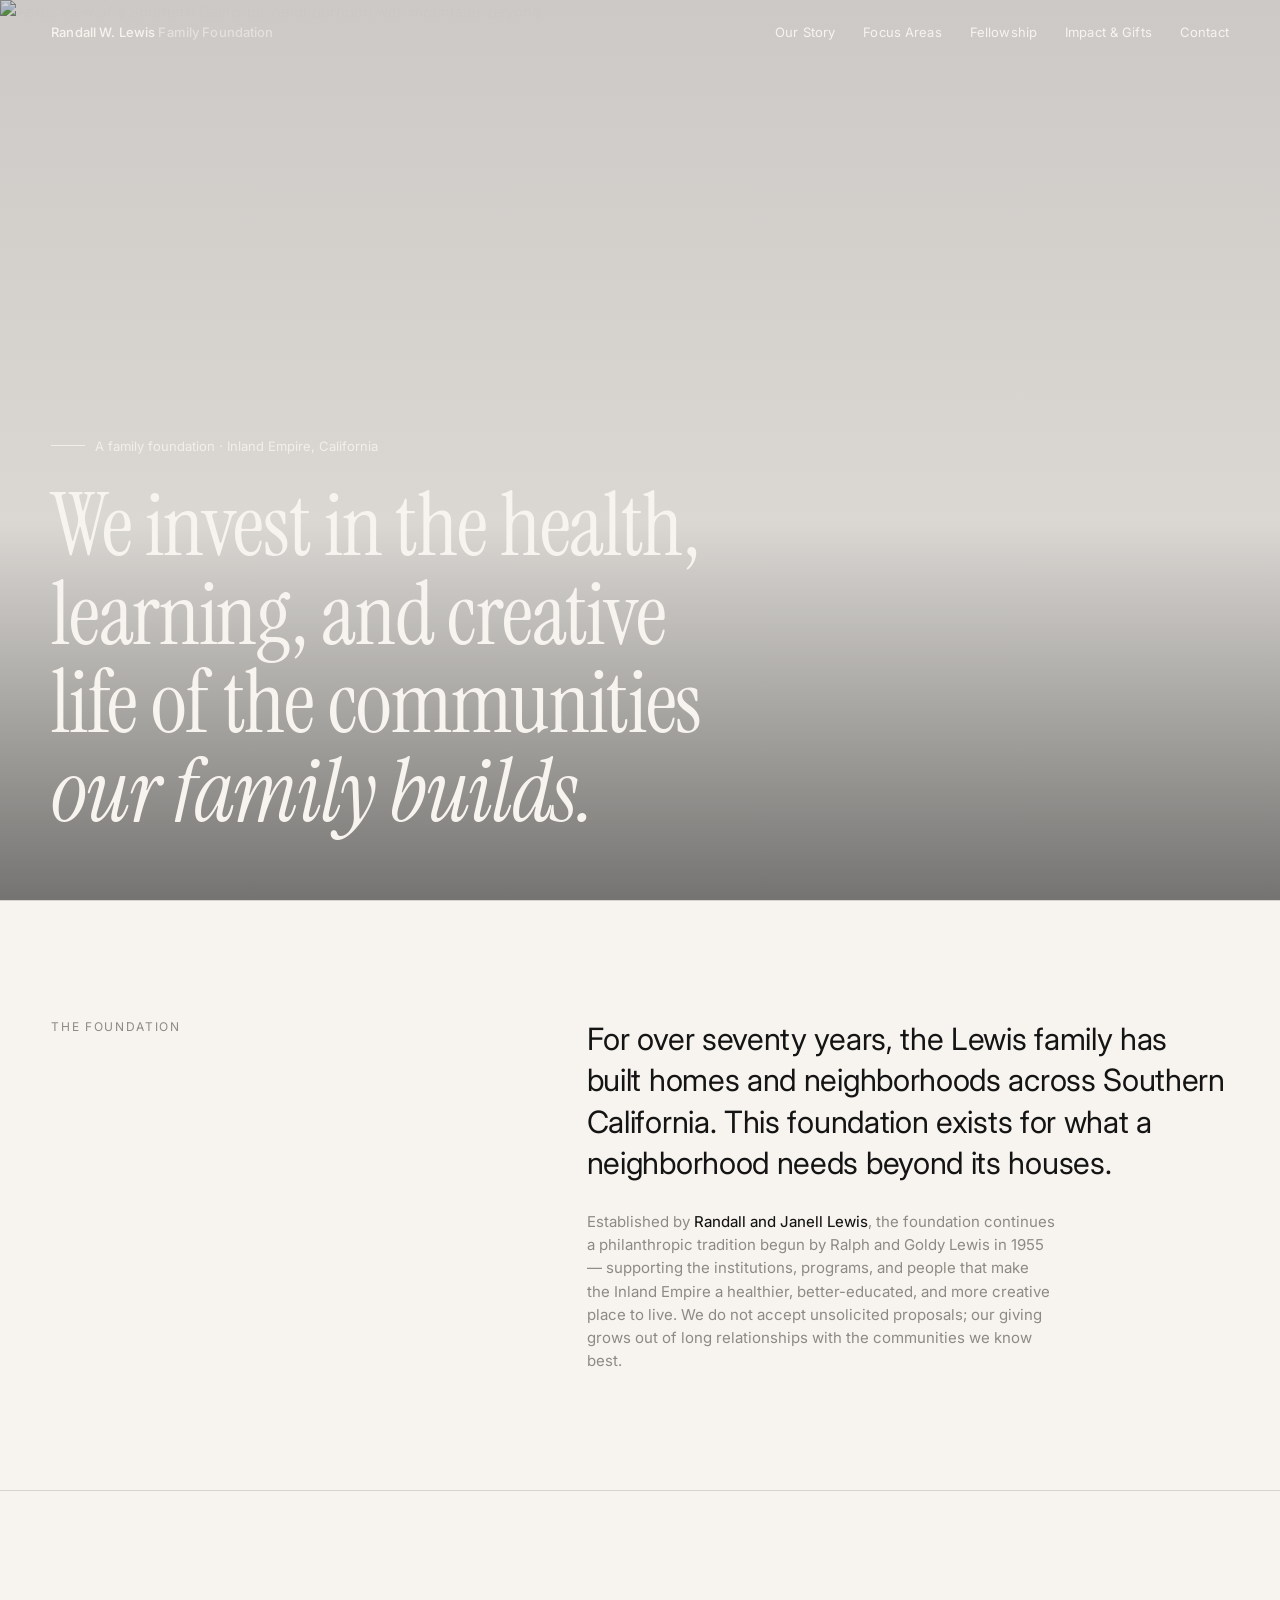
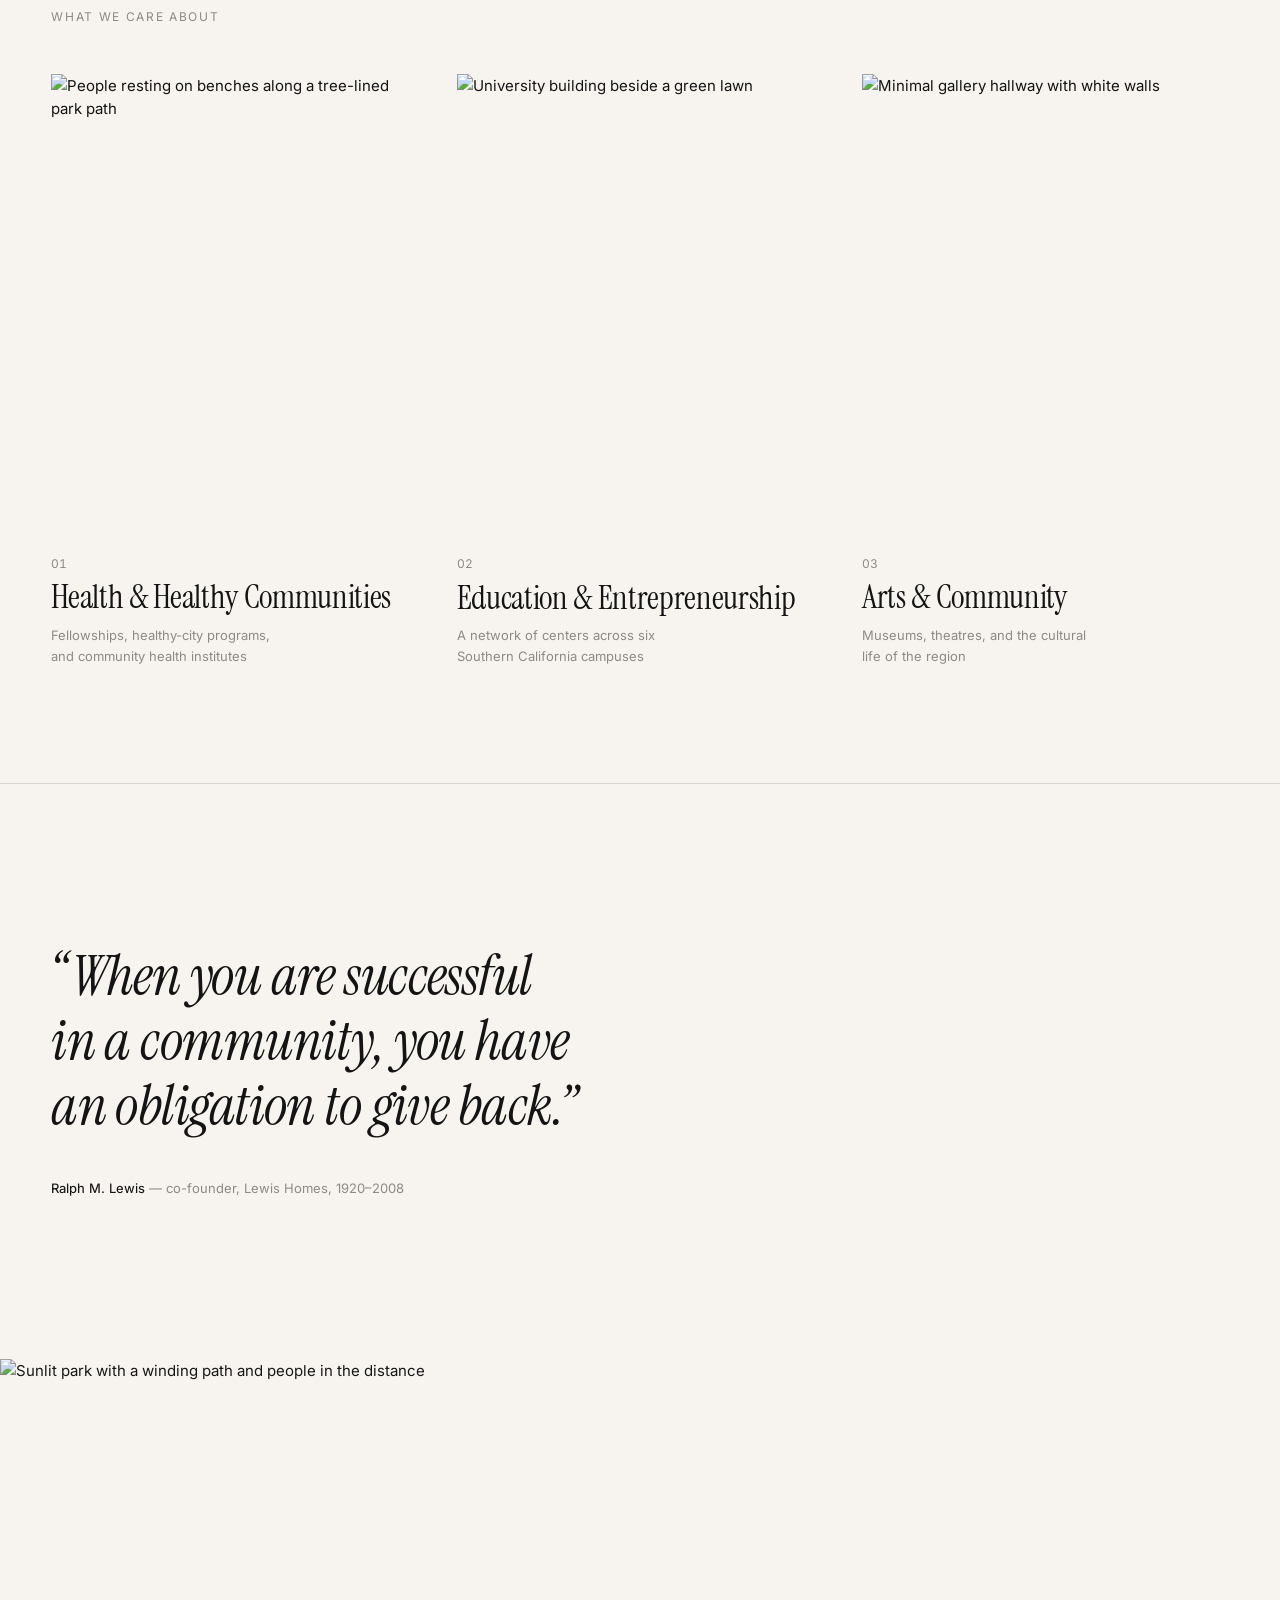
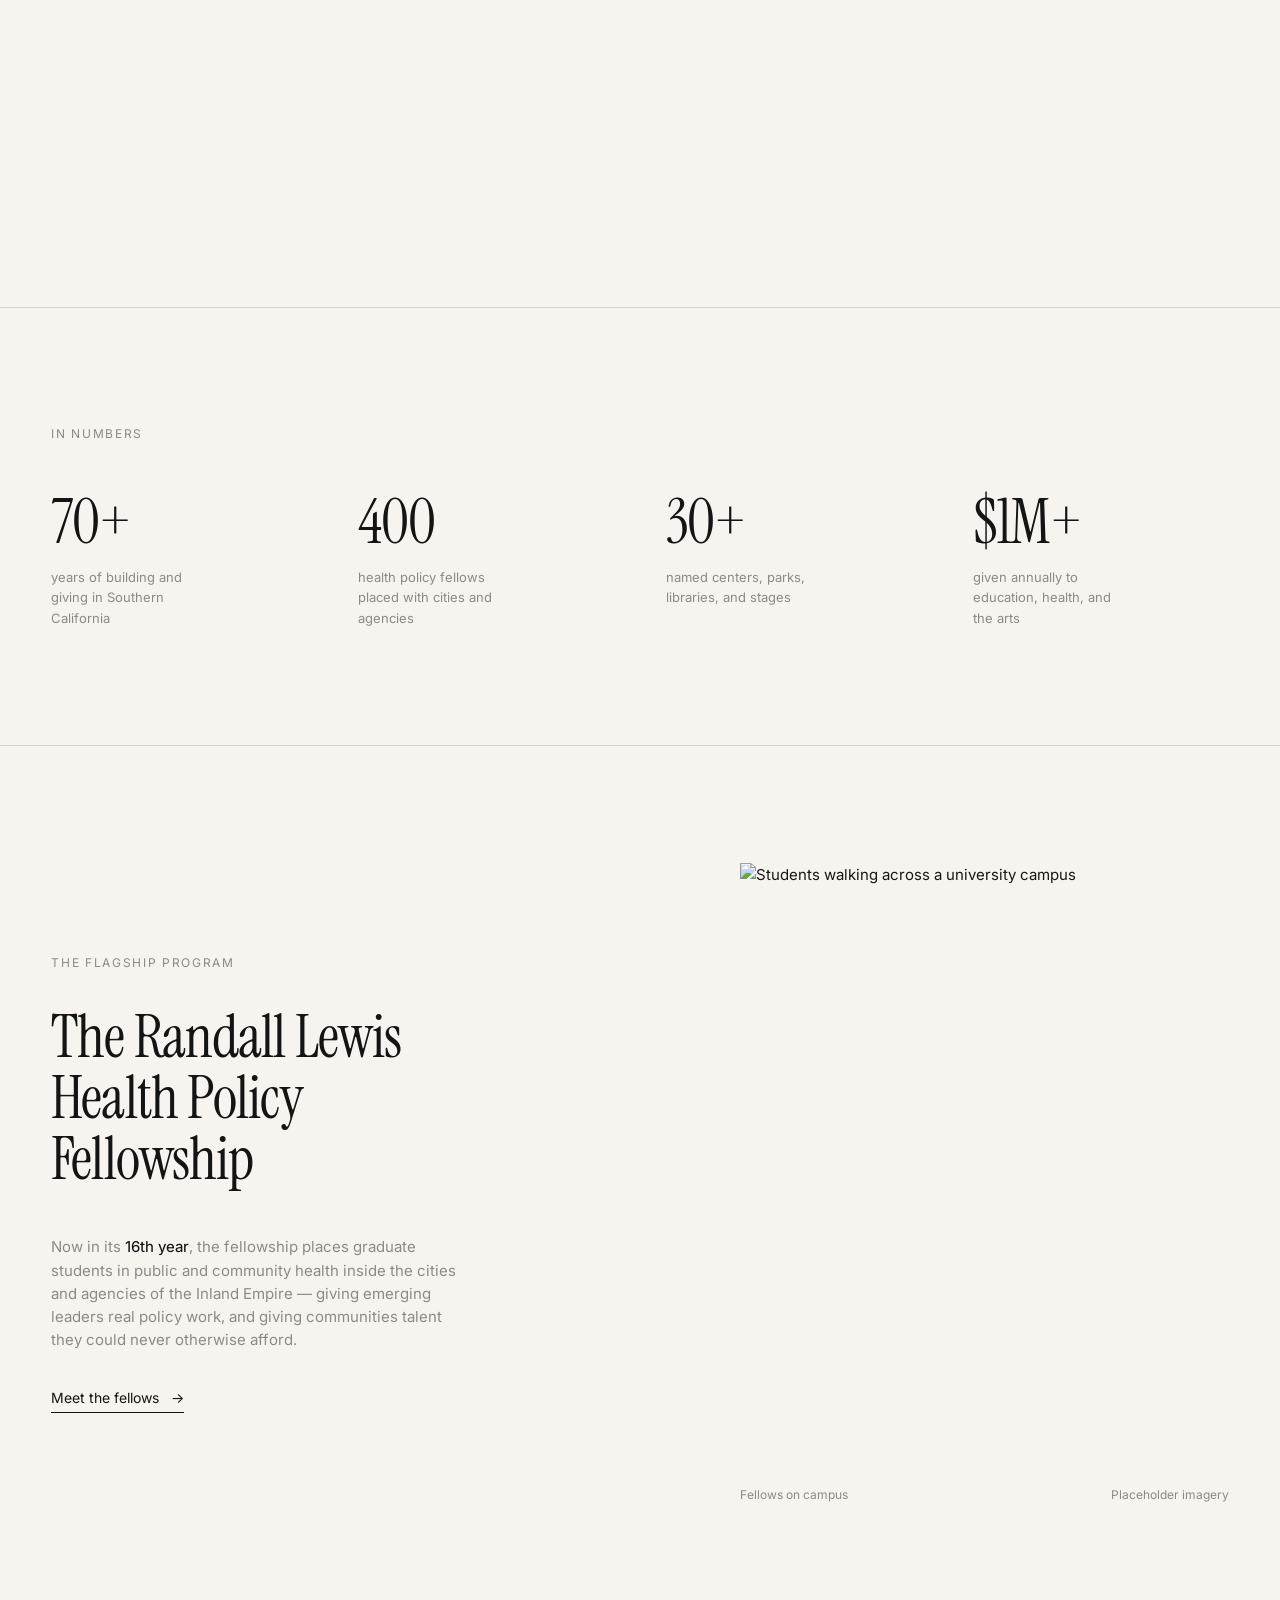
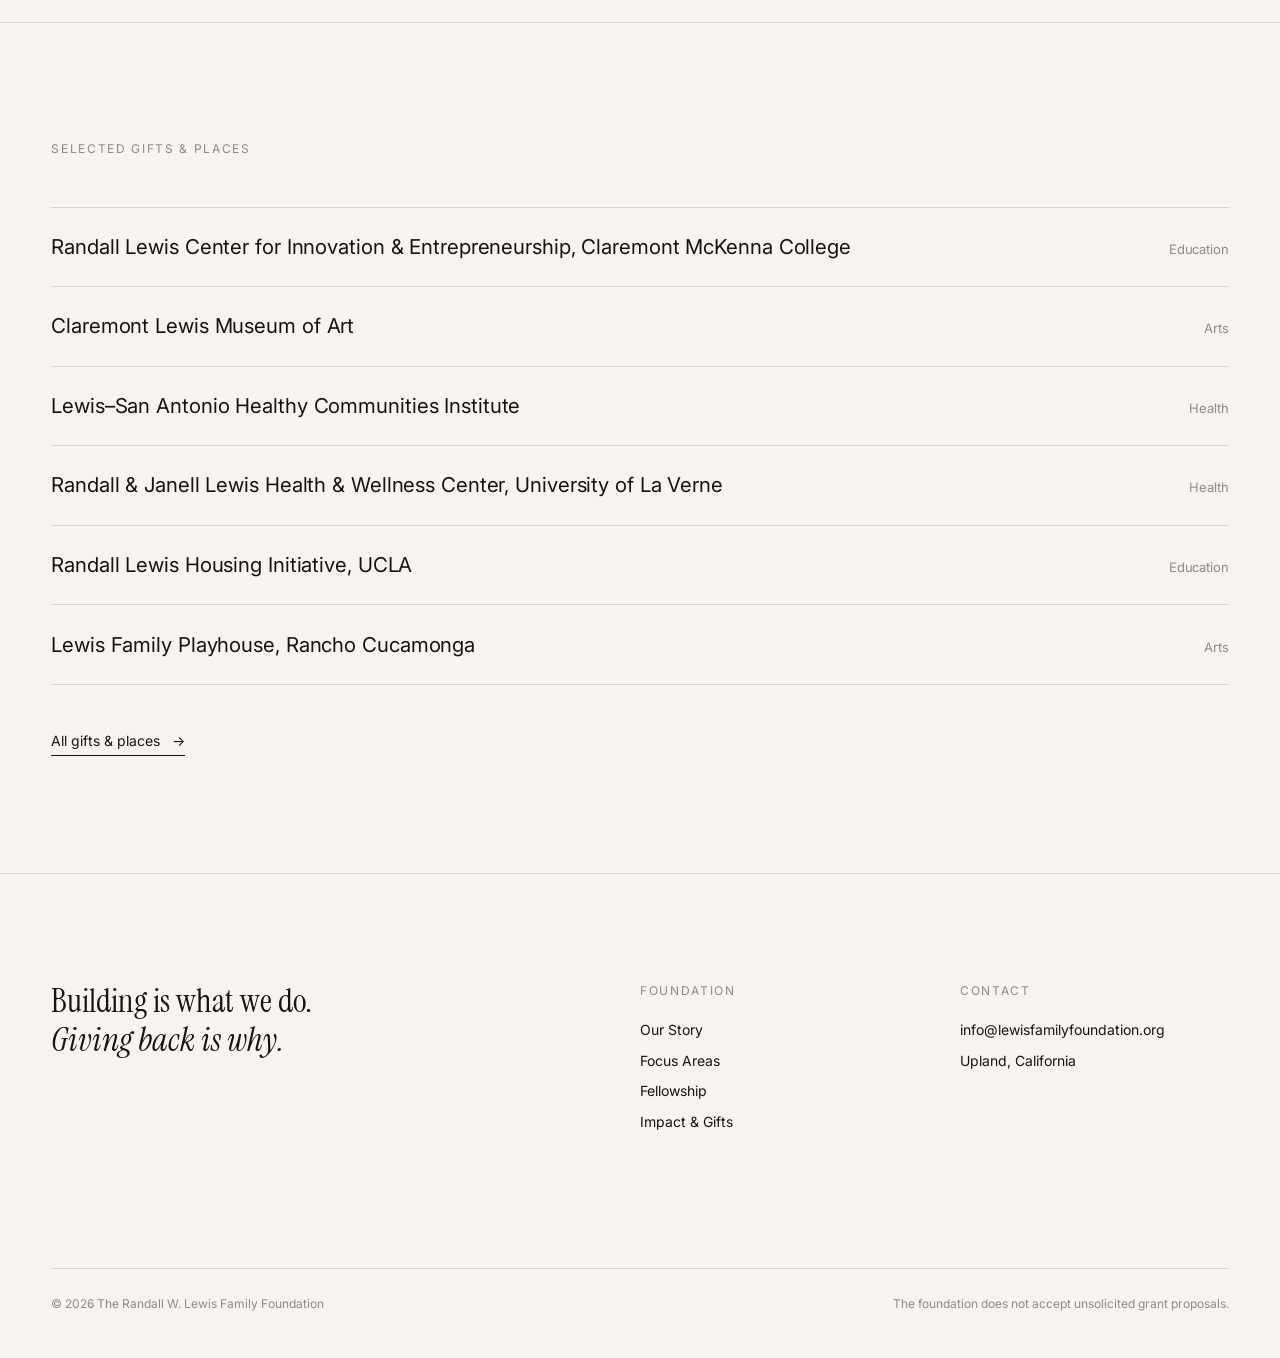
==== commit 1a5d3055: "Fix card image overflow (width:100%), remove Site by MoreSleep credit" ====
--- a/index.html
+++ b/index.html
@@ -29,7 +29,8 @@
 }
 a{color:inherit;text-decoration:none;}
 ::selection{background:var(--ink);color:var(--paper);}
-img{display:block;}
+img{display:block;max-width:100%;}
+body{overflow-x:hidden;}
 
 /* ---------- nav ---------- */
 nav{
@@ -121,13 +122,13 @@
 /* ---------- focus cards (Merit-style grid) ---------- */
 .focus{border-top:1px solid var(--hair);}
 .focus .cards{
-  display:grid;grid-template-columns:repeat(3,1fr);gap:3vw;
+  display:grid;grid-template-columns:repeat(3,minmax(0,1fr));gap:3vw;
 }
 @media(max-width:900px){.focus .cards{grid-template-columns:1fr;row-gap:9vh;}}
 .focus a.card{display:block;}
 .focus .imgwrap{overflow:hidden;}
 .focus .imgwrap img{
-  aspect-ratio:4/5;object-fit:cover;
+  width:100%;aspect-ratio:4/5;object-fit:cover;
   transition:transform 1.2s cubic-bezier(.2,.6,.2,1), filter .6s ease;
 }
 .focus a.card:hover .imgwrap img{transform:scale(1.035);filter:saturate(1) contrast(1);}
@@ -355,7 +356,6 @@
   <div class="base">
     <span>© 2026 The Randall W. Lewis Family Foundation</span>
     <span>The foundation does not accept unsolicited grant proposals.</span>
-    <span>Site by MoreSleep</span>
   </div>
 </footer>
 
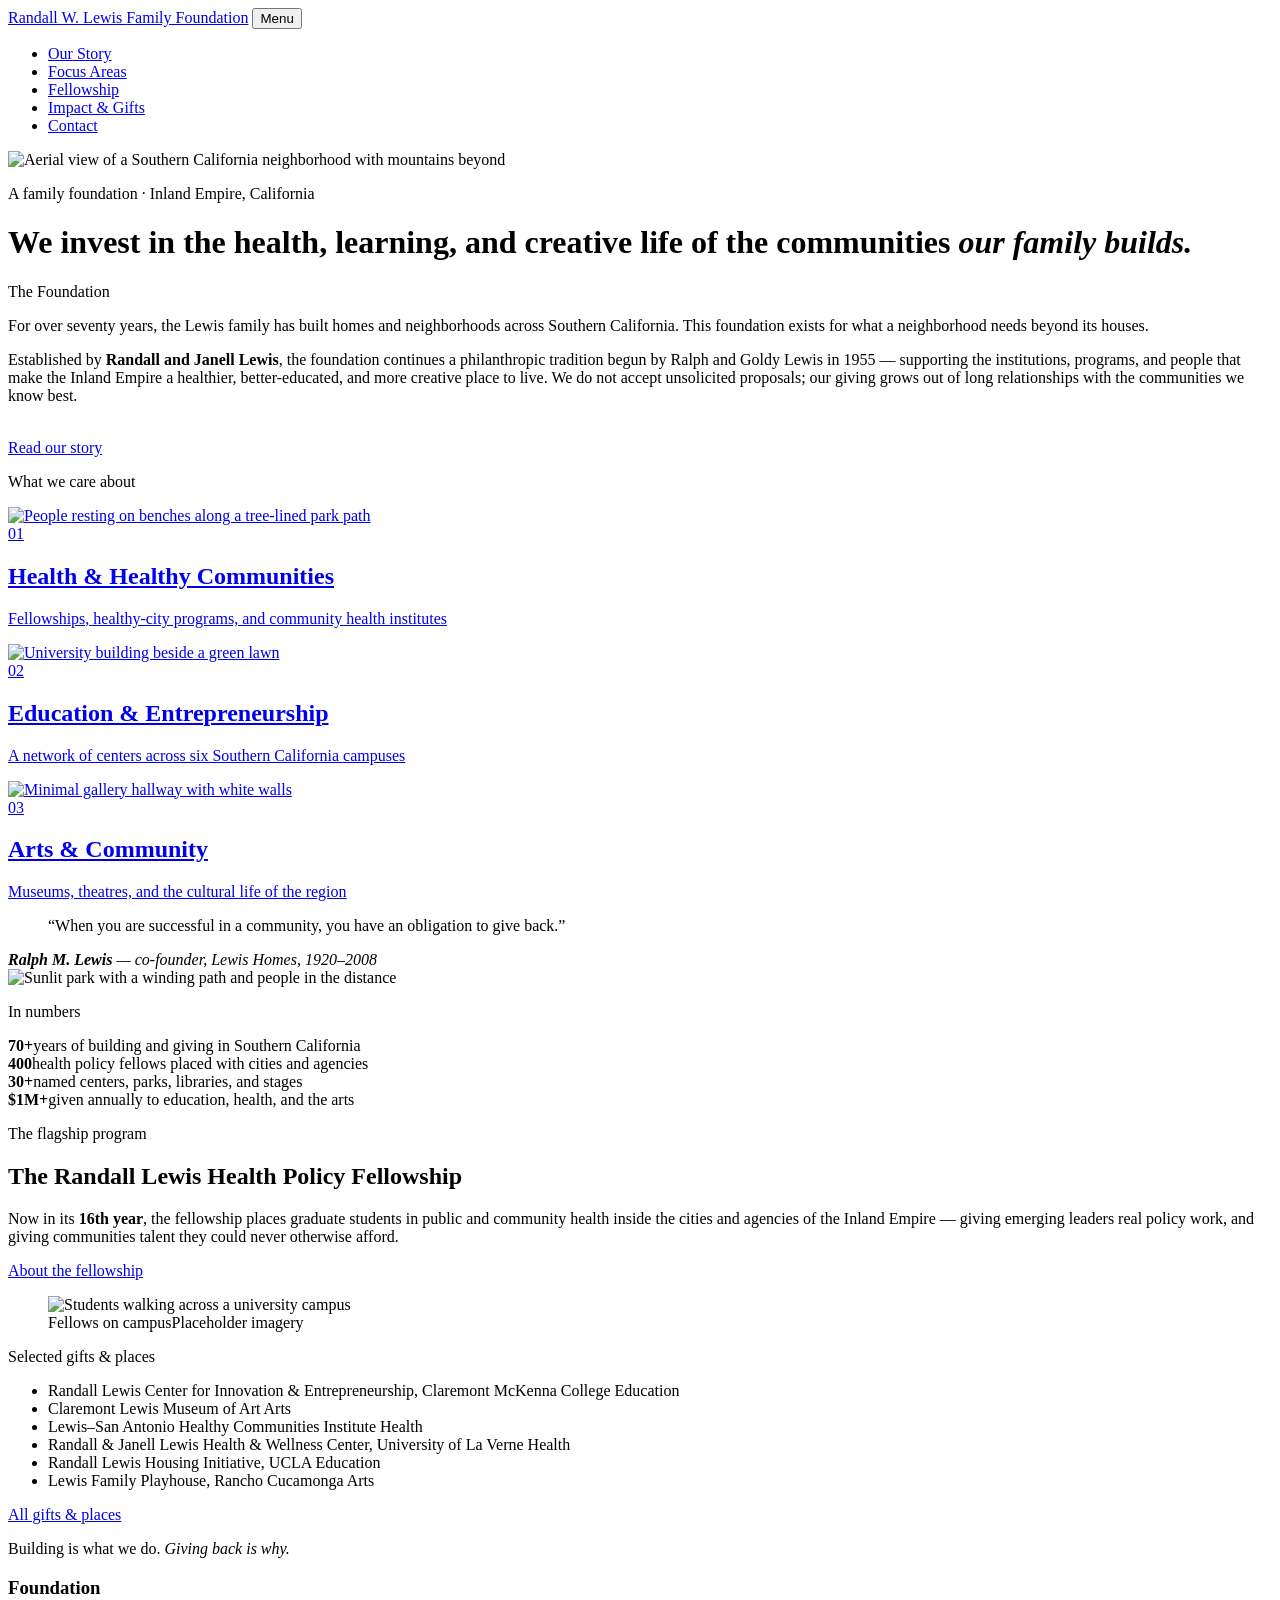
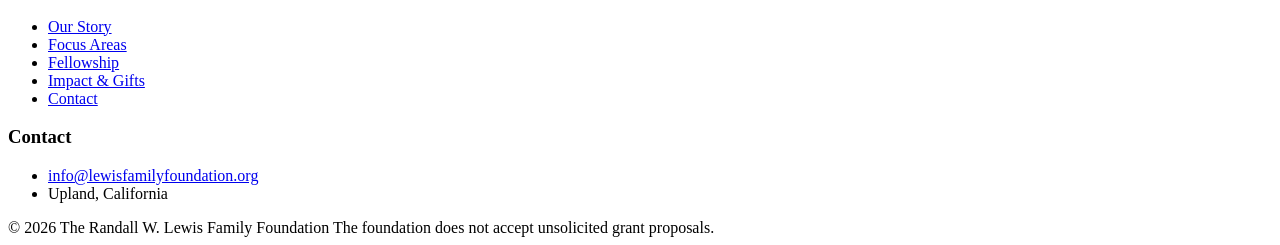
==== commit ad478a53: "feat: subpages, mobile nav, SEO/meta pass (index.html)" ====
--- a/index.html
+++ b/index.html
@@ -3,244 +3,48 @@
 <head>
 <meta charset="utf-8">
 <meta name="viewport" content="width=device-width, initial-scale=1">
-<title>Randall W. Lewis Family Foundation</title>
+<title>Randall W. Lewis Family Foundation — Health, Education & the Arts in the Inland Empire</title>
+<meta name="description" content="A family foundation investing in the health, learning, and creative life of the communities the Lewis family builds across Southern California's Inland Empire.">
+<link rel="canonical" href="https://accordingtoplan.github.io/lewis-foundation/">
+<link rel="icon" type="image/svg+xml" href="assets/favicon.svg">
+<meta property="og:type" content="website">
+<meta property="og:site_name" content="Randall W. Lewis Family Foundation">
+<meta property="og:title" content="Randall W. Lewis Family Foundation — Health, Education & the Arts in the Inland Empire">
+<meta property="og:description" content="A family foundation investing in the health, learning, and creative life of the communities the Lewis family builds across Southern California's Inland Empire.">
+<meta property="og:url" content="https://accordingtoplan.github.io/lewis-foundation/">
+<meta property="og:image" content="https://images.unsplash.com/photo-1758304480344-f8d0de5f4f25?q=80&w=1200&auto=format&fit=crop">
+<meta name="twitter:card" content="summary_large_image">
 <link rel="preconnect" href="https://fonts.googleapis.com">
 <link rel="preconnect" href="https://fonts.gstatic.com" crossorigin>
 <link rel="preconnect" href="https://images.unsplash.com">
 <link href="https://fonts.googleapis.com/css2?family=Instrument+Serif:ital@0;1&family=Inter:wght@400;450;500&display=swap" rel="stylesheet">
-<style>
-:root{
-  --paper:#F7F4EF;
-  --ink:#141414;
-  --mute:#8d8a84;
-  --hair:rgba(20,20,20,.14);
-  --serif:'Instrument Serif', Georgia, serif;
-  --sans:'Inter', 'Helvetica Neue', Arial, sans-serif;
+<link rel="stylesheet" href="assets/site.css">
+<script type="application/ld+json">
+{
+  "@context": "https://schema.org",
+  "@type": "NonprofitOrganization",
+  "name": "Randall W. Lewis Family Foundation",
+  "url": "https://accordingtoplan.github.io/lewis-foundation/",
+  "foundingLocation": {"@type":"Place","address":{"@type":"PostalAddress","addressLocality":"Upland","addressRegion":"CA","addressCountry":"US"}},
+  "areaServed": "Inland Empire, Southern California",
+  "founder": [{"@type":"Person","name":"Randall W. Lewis"},{"@type":"Person","name":"Janell Lewis"}],
+  "knowsAbout": ["community health","education","entrepreneurship","arts philanthropy","health policy fellowships"],
+  "email": "info@lewisfamilyfoundation.org",
+  "sameAs": []
 }
-*{margin:0;padding:0;box-sizing:border-box;}
-html{scroll-behavior:smooth;}
-body{
-  background:var(--paper);
-  color:var(--ink);
-  font-family:var(--sans);
-  font-size:15px;
-  line-height:1.55;
-  -webkit-font-smoothing:antialiased;
-}
-a{color:inherit;text-decoration:none;}
-::selection{background:var(--ink);color:var(--paper);}
-img{display:block;max-width:100%;}
-body{overflow-x:hidden;}
-
-/* ---------- nav ---------- */
-nav{
-  position:fixed;top:0;left:0;right:0;z-index:10;
-  display:flex;justify-content:space-between;align-items:baseline;
-  padding:22px 4vw;
-  font-size:13px;letter-spacing:.01em;
-  color:var(--paper);
-  transition:color .4s ease, background .4s ease, padding .4s ease;
-}
-nav.solid{
-  color:var(--ink);
-  background:color-mix(in srgb, var(--paper) 88%, transparent);
-  backdrop-filter:blur(10px);
-  padding:14px 4vw;
-}
-nav .wordmark{font-weight:500;}
-nav .wordmark span{opacity:.55;}
-nav ul{display:flex;gap:28px;list-style:none;}
-nav ul a{position:relative;padding-bottom:2px;}
-nav ul a::after{
-  content:"";position:absolute;left:0;bottom:0;height:1px;width:0;
-  background:currentColor;transition:width .35s cubic-bezier(.2,.6,.2,1);
-}
-nav ul a:hover::after{width:100%;}
-@media(max-width:760px){nav ul{display:none;}}
-
-/* ---------- hero ---------- */
-.hero{
-  position:relative;
-  min-height:100svh;
-  display:flex;flex-direction:column;justify-content:flex-end;
-  padding:0 4vw 7vh;
-  color:var(--paper);
-  overflow:hidden;
-}
-.hero .bg{
-  position:absolute;inset:0;z-index:-1;
-}
-.hero .bg img{
-  width:100%;height:100%;object-fit:cover;
-  filter:saturate(.82) contrast(.98);
-}
-.hero .bg::after{
-  content:"";position:absolute;inset:0;
-  background:linear-gradient(to top, rgba(10,10,10,.55) 0%, rgba(10,10,10,.12) 42%, rgba(10,10,10,.18) 100%);
-}
-.hero h1{
-  font-family:var(--serif);
-  font-weight:400;
-  font-size:clamp(42px, 6.8vw, 108px);
-  line-height:1.02;
-  letter-spacing:-0.015em;
-  max-width:19ch;
-  text-wrap:balance;
-}
-.hero h1 em{font-style:italic;}
-.hero .kicker{
-  font-size:13px;margin-bottom:26px;opacity:.85;
-  display:flex;gap:10px;align-items:baseline;
-}
-.hero .kicker::before{content:"";width:34px;height:1px;background:currentColor;align-self:center;}
-
-/* ---------- shared ---------- */
-section{padding:13vh 4vw;}
-.label{
-  font-size:12px;letter-spacing:.14em;text-transform:uppercase;
-  color:var(--mute);margin-bottom:48px;
-}
-figure{margin:0;}
-figure img{width:100%;height:auto;filter:saturate(.85) contrast(.97);}
-figcaption{
-  font-size:12px;color:var(--mute);margin-top:12px;
-  display:flex;justify-content:space-between;gap:2em;
-}
-
-/* ---------- intro ---------- */
-.intro{border-top:1px solid var(--hair);}
-.intro .grid{display:grid;grid-template-columns:1fr 1.4fr;gap:6vw;}
-@media(max-width:900px){.intro .grid{grid-template-columns:1fr;}}
-.intro p.lead{
-  font-size:clamp(21px,2.4vw,32px);
-  line-height:1.35;letter-spacing:-0.01em;
-  max-width:34ch;
-}
-.intro p.body{color:var(--mute);max-width:52ch;margin-top:26px;}
-.intro p.body b{color:var(--ink);font-weight:450;}
-
-/* ---------- focus cards (Merit-style grid) ---------- */
-.focus{border-top:1px solid var(--hair);}
-.focus .cards{
-  display:grid;grid-template-columns:repeat(3,minmax(0,1fr));gap:3vw;
-}
-@media(max-width:900px){.focus .cards{grid-template-columns:1fr;row-gap:9vh;}}
-.focus a.card{display:block;}
-.focus .imgwrap{overflow:hidden;}
-.focus .imgwrap img{
-  width:100%;aspect-ratio:4/5;object-fit:cover;
-  transition:transform 1.2s cubic-bezier(.2,.6,.2,1), filter .6s ease;
-}
-.focus a.card:hover .imgwrap img{transform:scale(1.035);filter:saturate(1) contrast(1);}
-.focus .no{font-size:12px;color:var(--mute);margin:22px 0 6px;display:block;font-variant-numeric:tabular-nums;}
-.focus h2{
-  font-family:var(--serif);font-weight:400;
-  font-size:clamp(26px,2.6vw,38px);
-  line-height:1.08;letter-spacing:-0.01em;
-}
-.focus a.card:hover h2{font-style:italic;}
-.focus .hint{font-size:13px;color:var(--mute);margin-top:10px;max-width:30ch;}
-
-/* ---------- quote ---------- */
-.quote{
-  border-top:1px solid var(--hair);
-  min-height:64svh;display:flex;flex-direction:column;justify-content:center;
-}
-.quote blockquote{
-  font-family:var(--serif);font-style:italic;font-weight:400;
-  font-size:clamp(30px,4.4vw,64px);
-  line-height:1.15;letter-spacing:-0.01em;
-  max-width:26ch;text-wrap:balance;
-}
-.quote cite{
-  display:block;font-family:var(--sans);font-style:normal;
-  font-size:13px;color:var(--mute);margin-top:40px;
-}
-.quote cite b{color:var(--ink);font-weight:450;}
-
-/* ---------- numbers ---------- */
-.numbers{border-top:1px solid var(--hair);}
-.numbers .grid{display:grid;grid-template-columns:repeat(4,1fr);gap:4vw;}
-@media(max-width:900px){.numbers .grid{grid-template-columns:repeat(2,1fr);row-gap:9vh;}}
-.numbers b{
-  display:block;
-  font-family:var(--serif);font-weight:400;
-  font-size:clamp(40px,4.8vw,76px);
-  line-height:1;letter-spacing:-0.02em;margin-bottom:14px;
-}
-.numbers span{font-size:13px;color:var(--mute);max-width:20ch;display:block;}
-
-/* ---------- wide image ---------- */
-.wide{padding:0;}
-.wide img{width:100%;aspect-ratio:21/9;object-fit:cover;filter:saturate(.85) contrast(.97);}
-@media(max-width:760px){.wide img{aspect-ratio:4/3;}}
-
-/* ---------- fellowship ---------- */
-.fellow{border-top:1px solid var(--hair);}
-.fellow .grid{display:grid;grid-template-columns:1.25fr 1fr;gap:6vw;align-items:center;}
-@media(max-width:900px){.fellow .grid{grid-template-columns:1fr;row-gap:8vh;}}
-.fellow h2{
-  font-family:var(--serif);font-weight:400;
-  font-size:clamp(34px,4.6vw,68px);
-  line-height:1.04;letter-spacing:-0.015em;max-width:15ch;
-  margin-bottom:5vh;
-}
-.fellow p{color:var(--mute);max-width:46ch;margin-bottom:34px;}
-.fellow p b{color:var(--ink);font-weight:450;}
-.fellow figure img{aspect-ratio:4/5;object-fit:cover;}
-.arrowlink{
-  font-size:14px;display:inline-flex;gap:12px;align-items:center;
-  border-bottom:1px solid var(--ink);padding-bottom:4px;
-  transition:gap .3s ease;
-}
-.arrowlink:hover{gap:20px;}
-.arrowlink::after{content:"→";}
-
-/* ---------- gifts ---------- */
-.gifts{border-top:1px solid var(--hair);}
-.gifts ul{list-style:none;}
-.gifts li{
-  display:flex;justify-content:space-between;gap:4vw;align-items:baseline;
-  padding:2.6vh 0;border-bottom:1px solid var(--hair);
-  font-size:clamp(16px,1.6vw,21px);letter-spacing:-0.005em;
-}
-.gifts li:first-child{border-top:1px solid var(--hair);}
-.gifts li span{font-size:13px;color:var(--mute);white-space:nowrap;}
-.gifts .more{margin-top:44px;}
-
-/* ---------- footer ---------- */
-footer{border-top:1px solid var(--hair);padding:12vh 4vw 5vh;}
-footer .top{display:grid;grid-template-columns:2fr 1fr 1fr;gap:4vw;margin-bottom:14vh;}
-@media(max-width:760px){footer .top{grid-template-columns:1fr;row-gap:7vh;}}
-footer .statement{
-  font-family:var(--serif);font-weight:400;
-  font-size:clamp(24px,2.6vw,38px);line-height:1.15;max-width:18ch;
-}
-footer h3{font-size:12px;letter-spacing:.14em;text-transform:uppercase;color:var(--mute);margin-bottom:18px;font-weight:400;}
-footer ul{list-style:none;font-size:14px;}
-footer ul li{margin-bottom:9px;}
-footer ul a:hover{font-style:italic;}
-footer .base{
-  display:flex;justify-content:space-between;gap:3vw;flex-wrap:wrap;
-  font-size:12px;color:var(--mute);
-  padding-top:26px;border-top:1px solid var(--hair);
-}
-
-/* ---------- reveal ---------- */
-.reveal{opacity:0;transform:translateY(26px);transition:opacity .9s ease, transform .9s cubic-bezier(.2,.6,.2,1);}
-.reveal.in{opacity:1;transform:none;}
-</style>
+</script>
 </head>
 <body>
 
 <nav id="nav">
-  <a class="wordmark" href="#">Randall W. Lewis <span>Family Foundation</span></a>
+  <a class="wordmark" href="./">Randall W. Lewis <span>Family Foundation</span></a>
+  <button class="menu-btn" id="menu-btn" aria-expanded="false" aria-controls="nav">Menu</button>
   <ul>
-    <li><a href="#">Our Story</a></li>
+    <li><a href="our-story/">Our Story</a></li>
     <li><a href="#focus">Focus Areas</a></li>
-    <li><a href="#fellowship">Fellowship</a></li>
-    <li><a href="#gifts">Impact &amp; Gifts</a></li>
-    <li><a href="#">Contact</a></li>
+    <li><a href="fellowship/">Fellowship</a></li>
+    <li><a href="gifts/">Impact &amp; Gifts</a></li>
+    <li><a href="contact/">Contact</a></li>
   </ul>
 </nav>
 
@@ -248,7 +52,7 @@
   <div class="bg">
     <img src="https://images.unsplash.com/photo-1758304480344-f8d0de5f4f25?q=80&w=2600&auto=format&fit=crop" alt="Aerial view of a Southern California neighborhood with mountains beyond" fetchpriority="high">
   </div>
-  <p class="kicker">A family foundation · Inland Empire, California</p>
+  <p class="kicker">A family foundation &middot; Inland Empire, California</p>
   <h1>We invest in the health, learning, and creative life of the communities <em>our family builds.</em></h1>
 </header>
 
@@ -258,6 +62,7 @@
     <div>
       <p class="lead reveal">For over seventy years, the Lewis family has built homes and neighborhoods across Southern California. This foundation exists for what a neighborhood needs beyond its houses.</p>
       <p class="body reveal">Established by <b>Randall and Janell Lewis</b>, the foundation continues a philanthropic tradition begun by Ralph and Goldy Lewis in 1955 — supporting the institutions, programs, and people that make the Inland Empire a healthier, better-educated, and more creative place to live. We do not accept unsolicited proposals; our giving grows out of long relationships with the communities we know best.</p>
+      <p class="body reveal" style="margin-top:34px;"><a class="arrowlink" href="our-story/">Read our story</a></p>
     </div>
   </div>
 </section>
@@ -265,19 +70,19 @@
 <section class="focus" id="focus">
   <p class="label reveal">What we care about</p>
   <div class="cards">
-    <a class="card reveal" href="#">
+    <a class="card reveal" href="gifts/#health">
       <div class="imgwrap"><img src="https://images.unsplash.com/photo-1758629277120-1d0b2b9c0749?q=80&w=1200&auto=format&fit=crop" alt="People resting on benches along a tree-lined park path" loading="lazy"></div>
       <span class="no">01</span>
       <h2>Health &amp; Healthy Communities</h2>
       <p class="hint">Fellowships, healthy-city programs, and community health institutes</p>
     </a>
-    <a class="card reveal" href="#">
+    <a class="card reveal" href="gifts/#education">
       <div class="imgwrap"><img src="https://images.unsplash.com/photo-1616428394230-ba242d33e3ba?q=80&w=1200&auto=format&fit=crop" alt="University building beside a green lawn" loading="lazy"></div>
       <span class="no">02</span>
       <h2>Education &amp; Entrepreneurship</h2>
       <p class="hint">A network of centers across six Southern California campuses</p>
     </a>
-    <a class="card reveal" href="#">
+    <a class="card reveal" href="gifts/#arts">
       <div class="imgwrap"><img src="https://images.unsplash.com/photo-1762928289094-197055a5d5c3?q=80&w=1200&auto=format&fit=crop" alt="Minimal gallery hallway with white walls" loading="lazy"></div>
       <span class="no">03</span>
       <h2>Arts &amp; Community</h2>
@@ -287,8 +92,8 @@
 </section>
 
 <section class="quote">
-  <blockquote class="reveal">“When you are successful in a community, you have an obligation to give back.”</blockquote>
-  <cite class="reveal"><b>Ralph M. Lewis</b> — co-founder, Lewis Homes, 1920–2008</cite>
+  <blockquote class="reveal">&ldquo;When you are successful in a community, you have an obligation to give back.&rdquo;</blockquote>
+  <cite class="reveal"><b>Ralph M. Lewis</b> — co-founder, Lewis Homes, 1920&ndash;2008</cite>
 </section>
 
 <div class="wide">
@@ -311,7 +116,7 @@
       <p class="label reveal">The flagship program</p>
       <h2 class="reveal">The Randall Lewis Health Policy Fellowship</h2>
       <p class="reveal">Now in its <b>16th year</b>, the fellowship places graduate students in public and community health inside the cities and agencies of the Inland Empire — giving emerging leaders real policy work, and giving communities talent they could never otherwise afford.</p>
-      <a class="arrowlink reveal" href="#">Meet the fellows</a>
+      <a class="arrowlink reveal" href="fellowship/">About the fellowship</a>
     </div>
     <figure class="reveal">
       <img src="https://images.unsplash.com/photo-1576495199011-eb94736d05d6?q=80&w=1400&auto=format&fit=crop" alt="Students walking across a university campus" loading="lazy">
@@ -325,12 +130,12 @@
   <ul>
     <li class="reveal">Randall Lewis Center for Innovation &amp; Entrepreneurship, Claremont McKenna College <span>Education</span></li>
     <li class="reveal">Claremont Lewis Museum of Art <span>Arts</span></li>
-    <li class="reveal">Lewis–San Antonio Healthy Communities Institute <span>Health</span></li>
+    <li class="reveal">Lewis&ndash;San Antonio Healthy Communities Institute <span>Health</span></li>
     <li class="reveal">Randall &amp; Janell Lewis Health &amp; Wellness Center, University of La Verne <span>Health</span></li>
     <li class="reveal">Randall Lewis Housing Initiative, UCLA <span>Education</span></li>
     <li class="reveal">Lewis Family Playhouse, Rancho Cucamonga <span>Arts</span></li>
   </ul>
-  <p class="more reveal"><a class="arrowlink" href="#">All gifts &amp; places</a></p>
+  <p class="more reveal"><a class="arrowlink" href="gifts/">All gifts &amp; places</a></p>
 </section>
 
 <footer>
@@ -339,36 +144,27 @@
     <div class="reveal">
       <h3>Foundation</h3>
       <ul>
-        <li><a href="#">Our Story</a></li>
+        <li><a href="our-story/">Our Story</a></li>
         <li><a href="#focus">Focus Areas</a></li>
-        <li><a href="#fellowship">Fellowship</a></li>
-        <li><a href="#gifts">Impact &amp; Gifts</a></li>
+        <li><a href="fellowship/">Fellowship</a></li>
+        <li><a href="gifts/">Impact &amp; Gifts</a></li>
+        <li><a href="contact/">Contact</a></li>
       </ul>
     </div>
     <div class="reveal">
       <h3>Contact</h3>
       <ul>
-        <li><a href="#">info@lewisfamilyfoundation.org</a></li>
+        <li><a href="mailto:info@lewisfamilyfoundation.org">info@lewisfamilyfoundation.org</a></li>
         <li>Upland, California</li>
       </ul>
     </div>
   </div>
   <div class="base">
-    <span>© 2026 The Randall W. Lewis Family Foundation</span>
+    <span>&copy; 2026 The Randall W. Lewis Family Foundation</span>
     <span>The foundation does not accept unsolicited grant proposals.</span>
   </div>
 </footer>
 
-<script>
-const io = new IntersectionObserver(es=>{
-  es.forEach(e=>{ if(e.isIntersecting){ e.target.classList.add('in'); io.unobserve(e.target);} });
-},{threshold:.12});
-document.querySelectorAll('.reveal').forEach(el=>io.observe(el));
-
-const nav = document.getElementById('nav');
-const onScroll = ()=> nav.classList.toggle('solid', window.scrollY > window.innerHeight*0.82);
-window.addEventListener('scroll', onScroll, {passive:true});
-onScroll();
-</script>
+<script src="assets/site.js"></script>
 </body>
 </html>
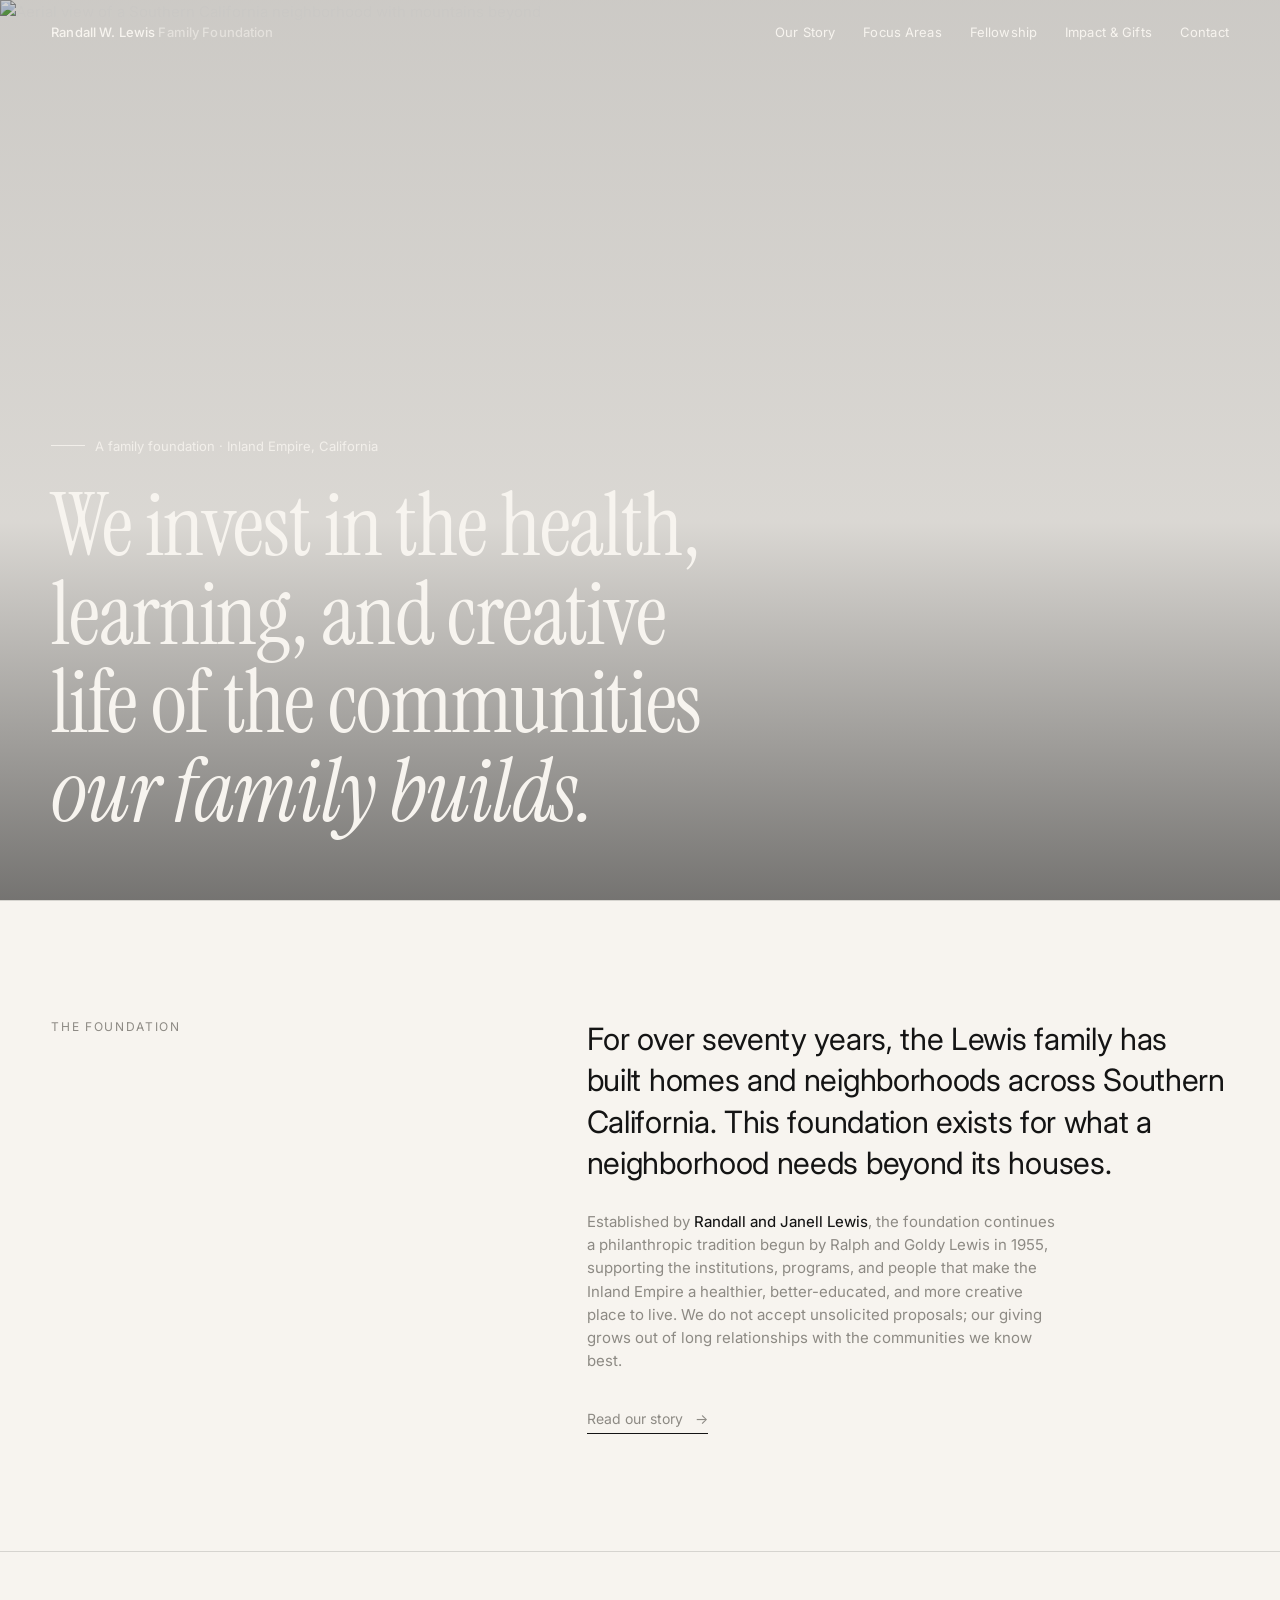
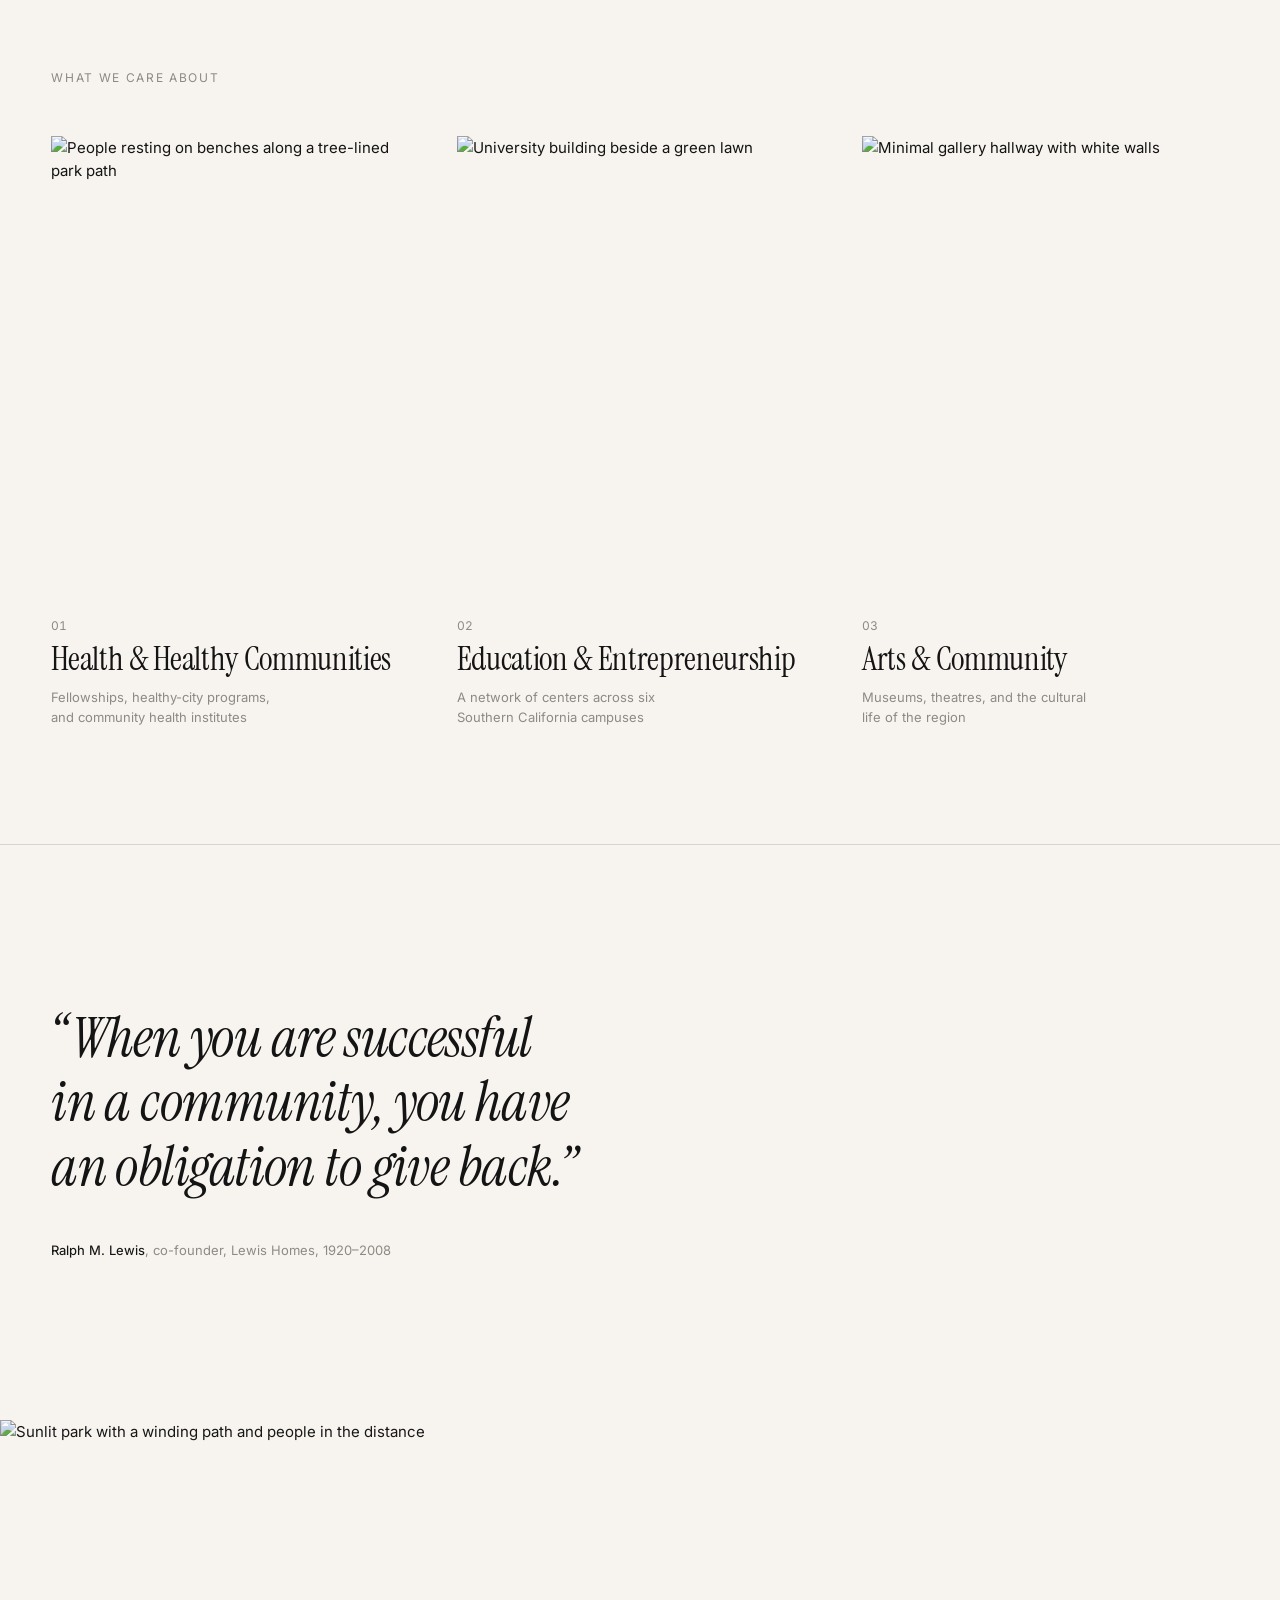
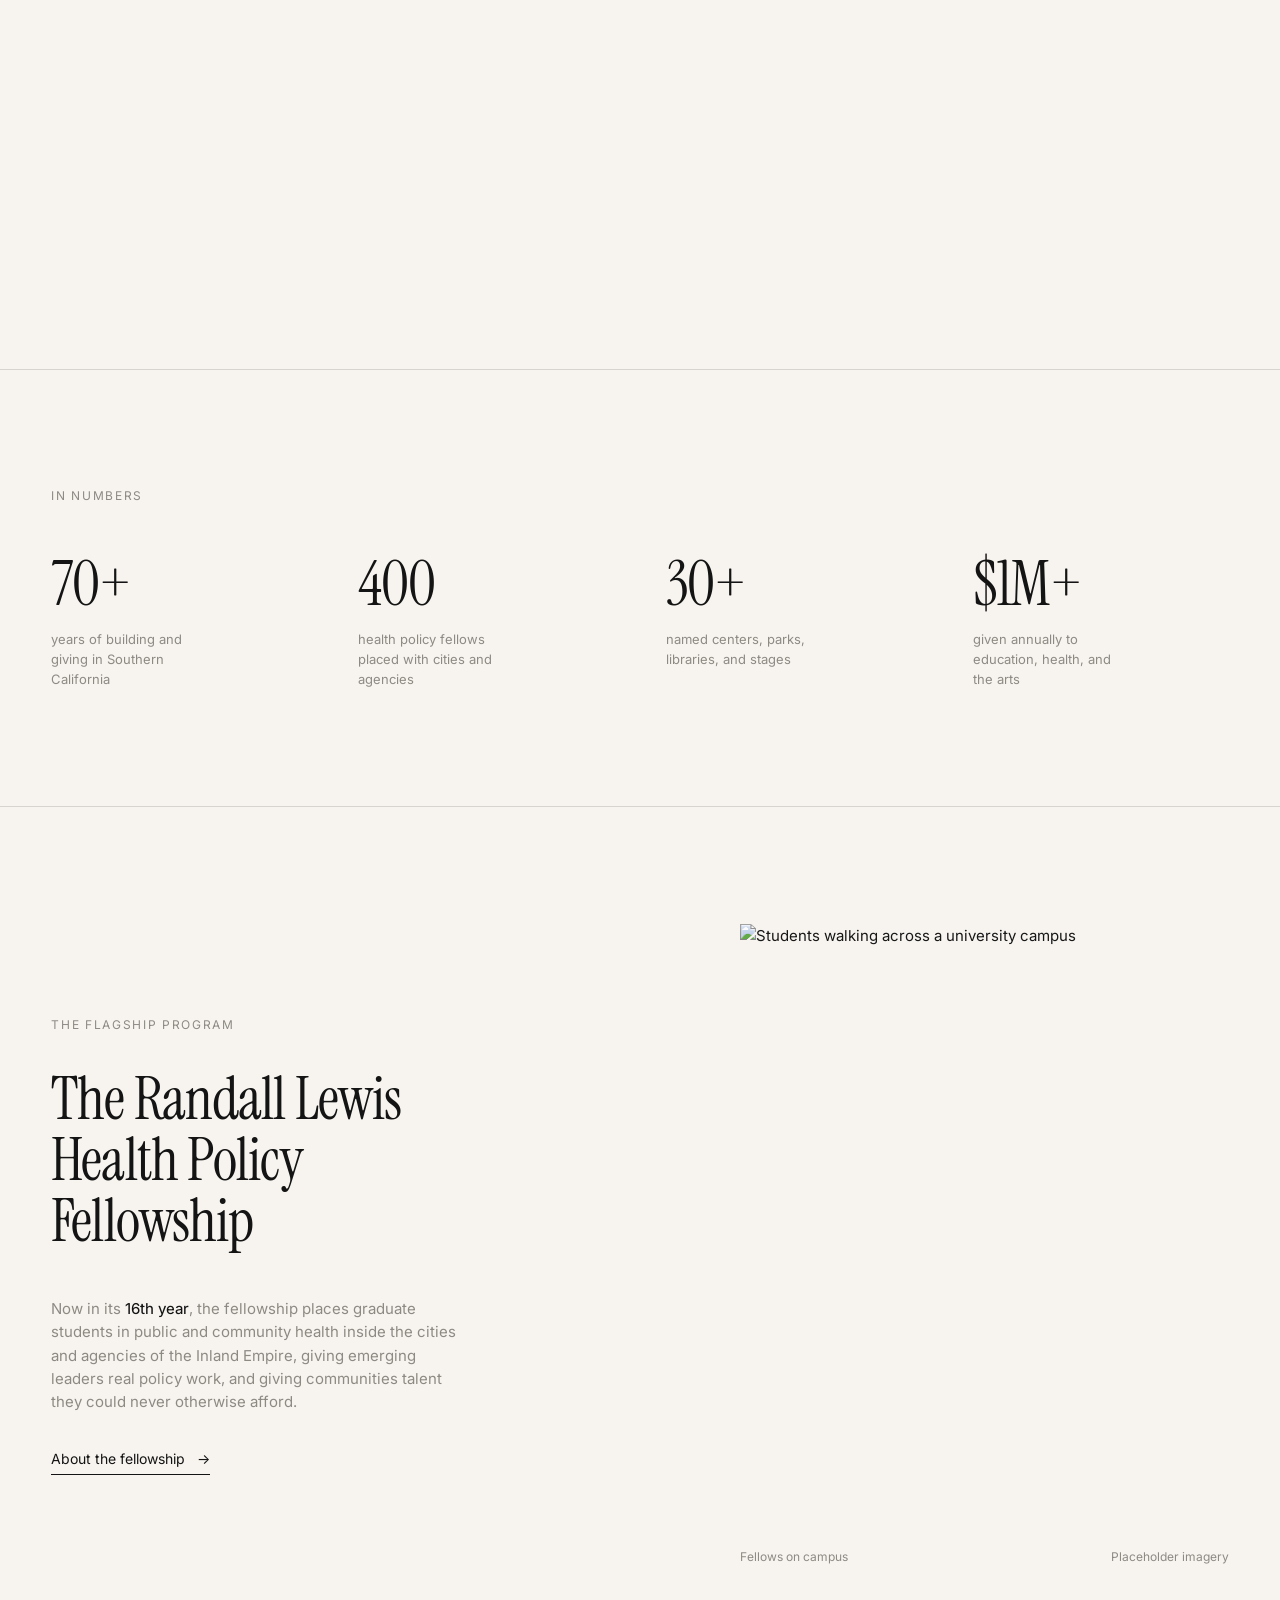
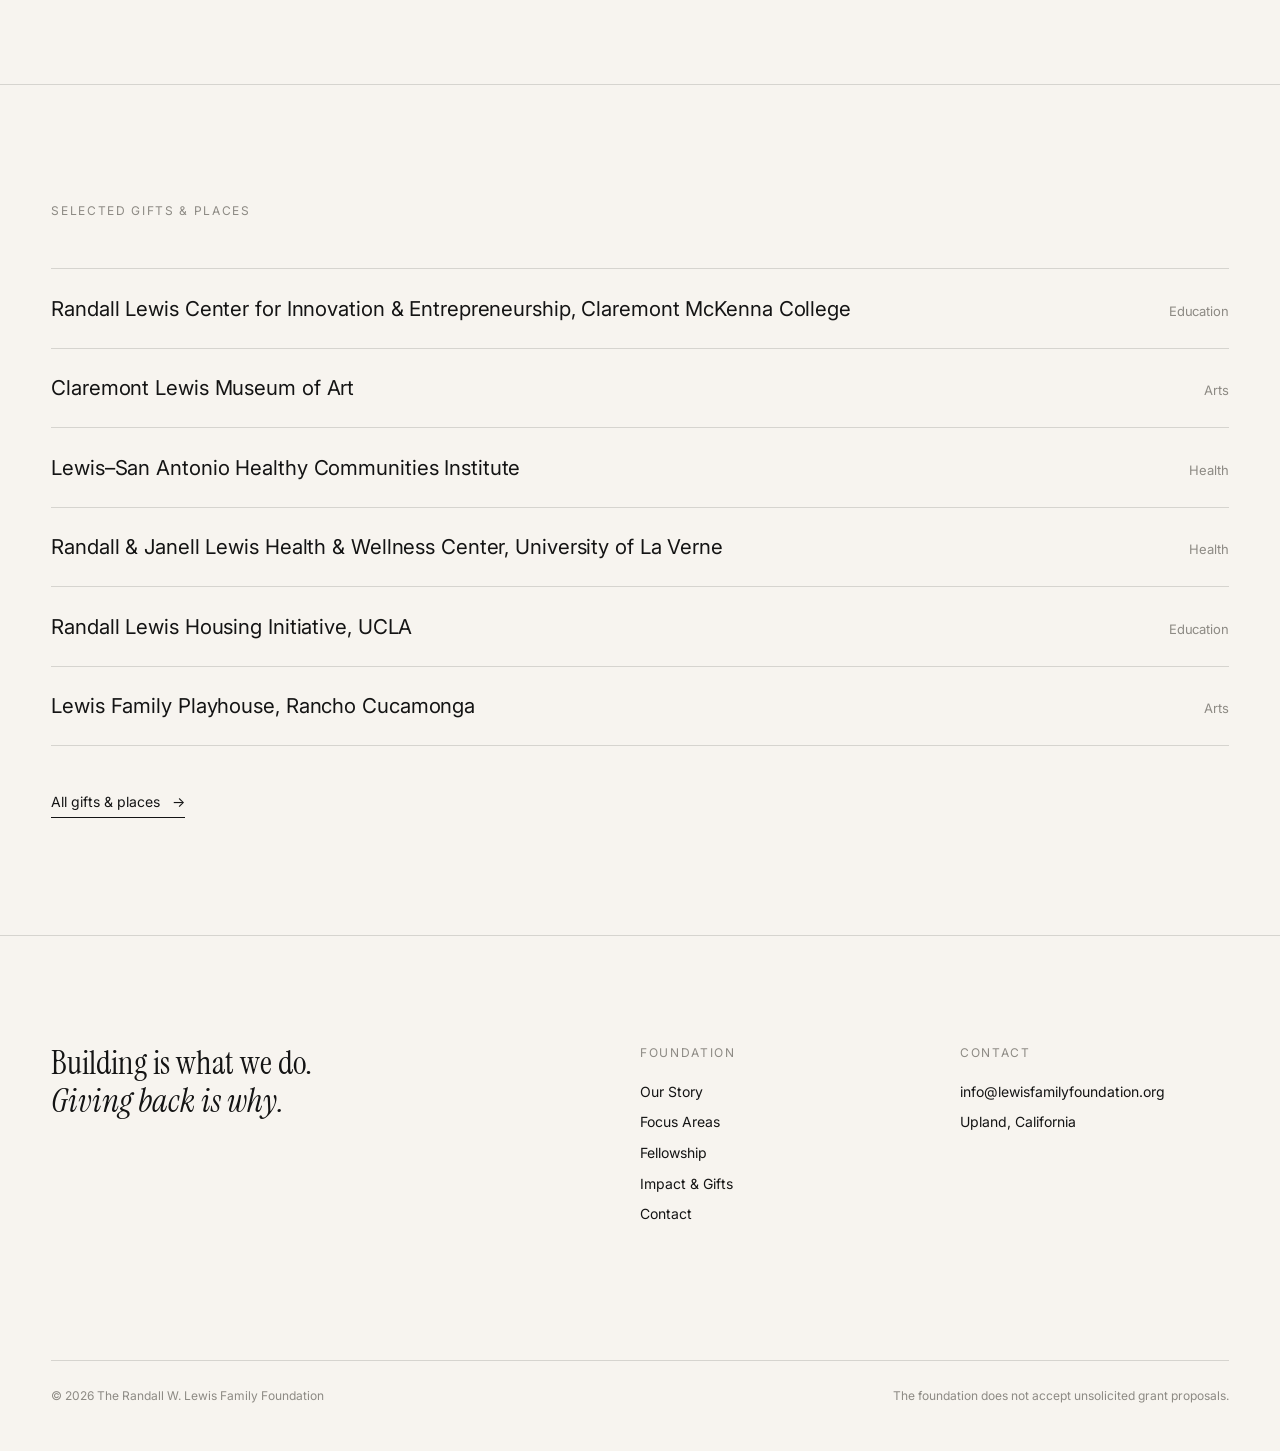
==== commit c90f684c: "copy: remove em-dashes site-wide, fix 404 tone (index.html)" ====
--- a/index.html
+++ b/index.html
@@ -3,13 +3,13 @@
 <head>
 <meta charset="utf-8">
 <meta name="viewport" content="width=device-width, initial-scale=1">
-<title>Randall W. Lewis Family Foundation — Health, Education & the Arts in the Inland Empire</title>
+<title>Randall W. Lewis Family Foundation | Health, Education & the Arts in the Inland Empire</title>
 <meta name="description" content="A family foundation investing in the health, learning, and creative life of the communities the Lewis family builds across Southern California's Inland Empire.">
 <link rel="canonical" href="https://accordingtoplan.github.io/lewis-foundation/">
 <link rel="icon" type="image/svg+xml" href="assets/favicon.svg">
 <meta property="og:type" content="website">
 <meta property="og:site_name" content="Randall W. Lewis Family Foundation">
-<meta property="og:title" content="Randall W. Lewis Family Foundation — Health, Education & the Arts in the Inland Empire">
+<meta property="og:title" content="Randall W. Lewis Family Foundation | Health, Education & the Arts in the Inland Empire">
 <meta property="og:description" content="A family foundation investing in the health, learning, and creative life of the communities the Lewis family builds across Southern California's Inland Empire.">
 <meta property="og:url" content="https://accordingtoplan.github.io/lewis-foundation/">
 <meta property="og:image" content="https://images.unsplash.com/photo-1758304480344-f8d0de5f4f25?q=80&w=1200&auto=format&fit=crop">
@@ -61,7 +61,7 @@
     <p class="label reveal">The Foundation</p>
     <div>
       <p class="lead reveal">For over seventy years, the Lewis family has built homes and neighborhoods across Southern California. This foundation exists for what a neighborhood needs beyond its houses.</p>
-      <p class="body reveal">Established by <b>Randall and Janell Lewis</b>, the foundation continues a philanthropic tradition begun by Ralph and Goldy Lewis in 1955 — supporting the institutions, programs, and people that make the Inland Empire a healthier, better-educated, and more creative place to live. We do not accept unsolicited proposals; our giving grows out of long relationships with the communities we know best.</p>
+      <p class="body reveal">Established by <b>Randall and Janell Lewis</b>, the foundation continues a philanthropic tradition begun by Ralph and Goldy Lewis in 1955, supporting the institutions, programs, and people that make the Inland Empire a healthier, better-educated, and more creative place to live. We do not accept unsolicited proposals; our giving grows out of long relationships with the communities we know best.</p>
       <p class="body reveal" style="margin-top:34px;"><a class="arrowlink" href="our-story/">Read our story</a></p>
     </div>
   </div>
@@ -93,7 +93,7 @@
 
 <section class="quote">
   <blockquote class="reveal">&ldquo;When you are successful in a community, you have an obligation to give back.&rdquo;</blockquote>
-  <cite class="reveal"><b>Ralph M. Lewis</b> — co-founder, Lewis Homes, 1920&ndash;2008</cite>
+  <cite class="reveal"><b>Ralph M. Lewis</b>, co-founder, Lewis Homes, 1920&ndash;2008</cite>
 </section>
 
 <div class="wide">
@@ -115,7 +115,7 @@
     <div>
       <p class="label reveal">The flagship program</p>
       <h2 class="reveal">The Randall Lewis Health Policy Fellowship</h2>
-      <p class="reveal">Now in its <b>16th year</b>, the fellowship places graduate students in public and community health inside the cities and agencies of the Inland Empire — giving emerging leaders real policy work, and giving communities talent they could never otherwise afford.</p>
+      <p class="reveal">Now in its <b>16th year</b>, the fellowship places graduate students in public and community health inside the cities and agencies of the Inland Empire, giving emerging leaders real policy work, and giving communities talent they could never otherwise afford.</p>
       <a class="arrowlink reveal" href="fellowship/">About the fellowship</a>
     </div>
     <figure class="reveal">
--- a/assets/site.css
+++ b/assets/site.css
@@ -0,0 +1,369 @@
+:root{
+  --paper:#F7F4EF;
+  --ink:#141414;
+  --mute:#8d8a84;
+  --hair:rgba(20,20,20,.14);
+  --serif:'Instrument Serif', Georgia, serif;
+  --sans:'Inter', 'Helvetica Neue', Arial, sans-serif;
+}
+*{margin:0;padding:0;box-sizing:border-box;}
+html{scroll-behavior:smooth;}
+body{
+  background:var(--paper);
+  color:var(--ink);
+  font-family:var(--sans);
+  font-size:15px;
+  line-height:1.55;
+  -webkit-font-smoothing:antialiased;
+  overflow-x:hidden;
+}
+a{color:inherit;text-decoration:none;}
+::selection{background:var(--ink);color:var(--paper);}
+img{display:block;max-width:100%;}
+
+/* ---------- nav ---------- */
+nav{
+  position:fixed;top:0;left:0;right:0;z-index:10;
+  display:flex;justify-content:space-between;align-items:baseline;
+  padding:22px 4vw;
+  font-size:13px;letter-spacing:.01em;
+  color:var(--paper);
+  transition:color .4s ease, background .4s ease, padding .4s ease;
+}
+nav.solid, nav.ink{
+  color:var(--ink);
+  background:color-mix(in srgb, var(--paper) 88%, transparent);
+  backdrop-filter:blur(10px);
+}
+nav.solid{padding:14px 4vw;}
+nav .wordmark{font-weight:500;position:relative;z-index:12;}
+nav .wordmark span{opacity:.55;}
+nav ul{display:flex;gap:28px;list-style:none;}
+nav ul a{position:relative;padding-bottom:2px;}
+nav ul a::after{
+  content:"";position:absolute;left:0;bottom:0;height:1px;width:0;
+  background:currentColor;transition:width .35s cubic-bezier(.2,.6,.2,1);
+}
+nav ul a:hover::after, nav ul a[aria-current="page"]::after{width:100%;}
+
+/* ---------- mobile menu ---------- */
+.menu-btn{
+  display:none;background:none;border:0;cursor:pointer;
+  font:inherit;color:inherit;letter-spacing:.06em;text-transform:uppercase;
+  font-size:12px;padding:4px 0;position:relative;z-index:12;
+}
+@media(max-width:760px){
+  nav ul{
+    display:flex;flex-direction:column;gap:0;
+    position:fixed;inset:0;z-index:11;
+    background:var(--paper);color:var(--ink);
+    padding:22vh 6vw 0;
+    opacity:0;pointer-events:none;transition:opacity .35s ease;
+  }
+  nav.open ul{opacity:1;pointer-events:auto;}
+  nav.open{color:var(--ink);}
+  nav ul li{border-bottom:1px solid var(--hair);}
+  nav ul a{
+    display:block;padding:3.2vh 0;
+    font-family:var(--serif);font-size:clamp(28px,8vw,40px);line-height:1;
+  }
+  nav ul a::after{display:none;}
+  .menu-btn{display:block;}
+  body.menu-locked{overflow:hidden;}
+}
+
+/* ---------- shared ---------- */
+section{padding:13vh 4vw;}
+.label{
+  font-size:12px;letter-spacing:.14em;text-transform:uppercase;
+  color:var(--mute);margin-bottom:48px;
+}
+figure{margin:0;}
+figure img{width:100%;height:auto;filter:saturate(.85) contrast(.97);}
+figcaption{
+  font-size:12px;color:var(--mute);margin-top:12px;
+  display:flex;justify-content:space-between;gap:2em;
+}
+.arrowlink{
+  font-size:14px;display:inline-flex;gap:12px;align-items:center;
+  border-bottom:1px solid var(--ink);padding-bottom:4px;
+  transition:gap .3s ease;
+}
+.arrowlink:hover{gap:20px;}
+.arrowlink::after{content:"→";}
+.arrowlink.back{flex-direction:row-reverse;}
+.arrowlink.back::after{content:"←";}
+.arrowlink.back:hover{gap:20px;}
+
+/* ---------- hero (home) ---------- */
+.hero{
+  position:relative;
+  min-height:100svh;
+  display:flex;flex-direction:column;justify-content:flex-end;
+  padding:0 4vw 7vh;
+  color:var(--paper);
+  overflow:hidden;
+}
+.hero .bg{position:absolute;inset:0;z-index:-1;}
+.hero .bg img{
+  width:100%;height:100%;object-fit:cover;
+  filter:saturate(.82) contrast(.98);
+}
+.hero .bg::after{
+  content:"";position:absolute;inset:0;
+  background:linear-gradient(to top, rgba(10,10,10,.55) 0%, rgba(10,10,10,.12) 42%, rgba(10,10,10,.18) 100%);
+}
+.hero h1{
+  font-family:var(--serif);
+  font-weight:400;
+  font-size:clamp(42px, 6.8vw, 108px);
+  line-height:1.02;
+  letter-spacing:-0.015em;
+  max-width:19ch;
+  text-wrap:balance;
+}
+.hero h1 em{font-style:italic;}
+.hero .kicker{
+  font-size:13px;margin-bottom:26px;opacity:.85;
+  display:flex;gap:10px;align-items:baseline;
+}
+.hero .kicker::before{content:"";width:34px;height:1px;background:currentColor;align-self:center;}
+
+/* ---------- page hero (subpages) ---------- */
+.page-hero{
+  padding:26vh 4vw 9vh;
+  border-bottom:1px solid var(--hair);
+}
+.page-hero .kicker{
+  font-size:12px;letter-spacing:.14em;text-transform:uppercase;
+  color:var(--mute);margin-bottom:30px;
+  display:flex;gap:12px;align-items:center;
+}
+.page-hero .kicker::before{content:"";width:34px;height:1px;background:var(--mute);}
+.page-hero h1{
+  font-family:var(--serif);font-weight:400;
+  font-size:clamp(40px,6vw,92px);
+  line-height:1.02;letter-spacing:-0.015em;
+  max-width:17ch;text-wrap:balance;
+}
+.page-hero h1 em{font-style:italic;}
+.page-hero p.dek{
+  margin-top:34px;font-size:clamp(17px,1.8vw,22px);
+  color:var(--mute);max-width:52ch;line-height:1.5;
+}
+
+/* ---------- intro ---------- */
+.intro{border-top:1px solid var(--hair);}
+.intro .grid{display:grid;grid-template-columns:1fr 1.4fr;gap:6vw;}
+@media(max-width:900px){.intro .grid{grid-template-columns:1fr;}}
+.intro p.lead{
+  font-size:clamp(21px,2.4vw,32px);
+  line-height:1.35;letter-spacing:-0.01em;
+  max-width:34ch;
+}
+.intro p.body{color:var(--mute);max-width:52ch;margin-top:26px;}
+.intro p.body b{color:var(--ink);font-weight:450;}
+
+/* ---------- prose blocks (subpages) ---------- */
+.prose-grid{display:grid;grid-template-columns:1fr 1.4fr;gap:6vw;border-top:1px solid var(--hair);}
+@media(max-width:900px){.prose-grid{grid-template-columns:1fr;}}
+.prose p{color:var(--mute);max-width:56ch;margin-bottom:24px;}
+.prose p.lead{
+  color:var(--ink);font-size:clamp(20px,2.2vw,29px);
+  line-height:1.38;letter-spacing:-0.01em;max-width:38ch;margin-bottom:34px;
+}
+.prose p b{color:var(--ink);font-weight:450;}
+.prose h2{
+  font-family:var(--serif);font-weight:400;
+  font-size:clamp(26px,2.8vw,40px);line-height:1.1;
+  margin:56px 0 22px;letter-spacing:-0.01em;
+}
+.prose h2:first-child{margin-top:0;}
+
+/* ---------- timeline ---------- */
+.timeline{border-top:1px solid var(--hair);}
+.timeline ol{list-style:none;}
+.timeline li{
+  display:grid;grid-template-columns:120px 1fr;gap:4vw;
+  padding:3.4vh 0;border-bottom:1px solid var(--hair);
+}
+.timeline li:first-child{border-top:1px solid var(--hair);}
+@media(max-width:640px){.timeline li{grid-template-columns:1fr;gap:8px;}}
+.timeline .yr{
+  font-family:var(--serif);font-size:clamp(24px,2.4vw,34px);
+  line-height:1;font-variant-numeric:tabular-nums;
+}
+.timeline p{color:var(--mute);max-width:56ch;}
+.timeline p b{color:var(--ink);font-weight:450;}
+
+/* ---------- focus cards ---------- */
+.focus{border-top:1px solid var(--hair);}
+.focus .cards{display:grid;grid-template-columns:repeat(3,minmax(0,1fr));gap:3vw;}
+@media(max-width:900px){.focus .cards{grid-template-columns:1fr;row-gap:9vh;}}
+.focus a.card{display:block;}
+.focus .imgwrap{overflow:hidden;}
+.focus .imgwrap img{
+  width:100%;aspect-ratio:4/5;object-fit:cover;
+  transition:transform 1.2s cubic-bezier(.2,.6,.2,1), filter .6s ease;
+}
+.focus a.card:hover .imgwrap img{transform:scale(1.035);filter:saturate(1) contrast(1);}
+.focus .no{font-size:12px;color:var(--mute);margin:22px 0 6px;display:block;font-variant-numeric:tabular-nums;}
+.focus h2, .focus h3.cardtitle{
+  font-family:var(--serif);font-weight:400;
+  font-size:clamp(26px,2.6vw,38px);
+  line-height:1.08;letter-spacing:-0.01em;
+}
+.focus a.card:hover h2, .focus a.card:hover h3.cardtitle{font-style:italic;}
+.focus .hint{font-size:13px;color:var(--mute);margin-top:10px;max-width:30ch;}
+
+/* ---------- quote ---------- */
+.quote{
+  border-top:1px solid var(--hair);
+  min-height:64svh;display:flex;flex-direction:column;justify-content:center;
+}
+.quote blockquote{
+  font-family:var(--serif);font-style:italic;font-weight:400;
+  font-size:clamp(30px,4.4vw,64px);
+  line-height:1.15;letter-spacing:-0.01em;
+  max-width:26ch;text-wrap:balance;
+}
+.quote cite{
+  display:block;font-family:var(--sans);font-style:normal;
+  font-size:13px;color:var(--mute);margin-top:40px;
+}
+.quote cite b{color:var(--ink);font-weight:450;}
+
+/* ---------- numbers ---------- */
+.numbers{border-top:1px solid var(--hair);}
+.numbers .grid{display:grid;grid-template-columns:repeat(4,1fr);gap:4vw;}
+@media(max-width:900px){.numbers .grid{grid-template-columns:repeat(2,1fr);row-gap:9vh;}}
+.numbers b{
+  display:block;
+  font-family:var(--serif);font-weight:400;
+  font-size:clamp(40px,4.8vw,76px);
+  line-height:1;letter-spacing:-0.02em;margin-bottom:14px;
+}
+.numbers span{font-size:13px;color:var(--mute);max-width:20ch;display:block;}
+
+/* ---------- wide image ---------- */
+.wide{padding:0;}
+.wide img{width:100%;aspect-ratio:21/9;object-fit:cover;filter:saturate(.85) contrast(.97);}
+@media(max-width:760px){.wide img{aspect-ratio:4/3;}}
+
+/* ---------- two-up figures ---------- */
+.two-up{border-top:1px solid var(--hair);display:grid;grid-template-columns:1fr 1fr;gap:3vw;padding:13vh 4vw;}
+@media(max-width:760px){.two-up{grid-template-columns:1fr;row-gap:7vh;}}
+.two-up figure img{aspect-ratio:4/3;object-fit:cover;}
+
+/* ---------- fellowship split ---------- */
+.fellow{border-top:1px solid var(--hair);}
+.fellow .grid{display:grid;grid-template-columns:1.25fr 1fr;gap:6vw;align-items:center;}
+@media(max-width:900px){.fellow .grid{grid-template-columns:1fr;row-gap:8vh;}}
+.fellow h2{
+  font-family:var(--serif);font-weight:400;
+  font-size:clamp(34px,4.6vw,68px);
+  line-height:1.04;letter-spacing:-0.015em;max-width:15ch;
+  margin-bottom:5vh;
+}
+.fellow p{color:var(--mute);max-width:46ch;margin-bottom:34px;}
+.fellow p b{color:var(--ink);font-weight:450;}
+.fellow figure img{aspect-ratio:4/5;object-fit:cover;}
+
+/* ---------- gifts list ---------- */
+.gifts{border-top:1px solid var(--hair);}
+.gifts ul{list-style:none;}
+.gifts li{
+  display:flex;justify-content:space-between;gap:4vw;align-items:baseline;
+  padding:2.6vh 0;border-bottom:1px solid var(--hair);
+  font-size:clamp(16px,1.6vw,21px);letter-spacing:-0.005em;
+}
+.gifts li:first-child{border-top:1px solid var(--hair);}
+.gifts li span{font-size:13px;color:var(--mute);white-space:nowrap;}
+.gifts li small{display:block;font-size:13px;color:var(--mute);margin-top:4px;letter-spacing:0;}
+.gifts .more{margin-top:44px;}
+.gifts h2.grouphead{
+  font-family:var(--serif);font-weight:400;
+  font-size:clamp(26px,2.8vw,40px);line-height:1.1;
+  margin:9vh 0 3vh;letter-spacing:-0.01em;
+}
+.gifts h2.grouphead:first-of-type{margin-top:0;}
+
+/* ---------- stats strip ---------- */
+.stat-strip{
+  border-top:1px solid var(--hair);
+  display:grid;grid-template-columns:repeat(3,1fr);gap:4vw;padding:9vh 4vw;
+}
+@media(max-width:760px){.stat-strip{grid-template-columns:1fr;row-gap:6vh;}}
+.stat-strip b{
+  display:block;font-family:var(--serif);font-weight:400;
+  font-size:clamp(34px,4vw,60px);line-height:1;margin-bottom:12px;letter-spacing:-0.02em;
+}
+.stat-strip span{font-size:13px;color:var(--mute);max-width:24ch;display:block;}
+
+/* ---------- contact ---------- */
+.contact-grid{display:grid;grid-template-columns:1fr 1fr;gap:6vw;border-top:1px solid var(--hair);}
+@media(max-width:900px){.contact-grid{grid-template-columns:1fr;}}
+.contact-grid dl{max-width:52ch;}
+.contact-grid dt{
+  font-size:12px;letter-spacing:.14em;text-transform:uppercase;
+  color:var(--mute);margin-bottom:10px;
+}
+.contact-grid dd{
+  font-family:var(--serif);font-size:clamp(22px,2.4vw,34px);
+  line-height:1.2;margin:0 0 6vh;letter-spacing:-0.01em;
+}
+.contact-grid dd a{border-bottom:1px solid var(--hair);transition:border-color .3s;}
+.contact-grid dd a:hover{border-color:var(--ink);font-style:italic;}
+.contact-grid dd small{display:block;font-family:var(--sans);font-size:14px;color:var(--mute);margin-top:10px;}
+
+/* ---------- notice ---------- */
+.notice{
+  border-top:1px solid var(--hair);
+  padding:9vh 4vw;
+}
+.notice p{
+  font-family:var(--serif);font-size:clamp(22px,2.6vw,36px);
+  line-height:1.25;max-width:30ch;letter-spacing:-0.01em;text-wrap:balance;
+}
+.notice p em{font-style:italic;}
+.notice small{display:block;font-size:13px;color:var(--mute);margin-top:26px;max-width:52ch;}
+
+/* ---------- next-page link ---------- */
+.next{
+  border-top:1px solid var(--hair);
+  padding:11vh 4vw;
+}
+.next .label{margin-bottom:22px;}
+.next a{
+  font-family:var(--serif);font-weight:400;
+  font-size:clamp(30px,4.4vw,64px);line-height:1.05;letter-spacing:-0.015em;
+  display:inline-block;
+}
+.next a:hover{font-style:italic;}
+.next a::after{content:" →";}
+
+/* ---------- footer ---------- */
+footer{border-top:1px solid var(--hair);padding:12vh 4vw 5vh;}
+footer .top{display:grid;grid-template-columns:2fr 1fr 1fr;gap:4vw;margin-bottom:14vh;}
+@media(max-width:760px){footer .top{grid-template-columns:1fr;row-gap:7vh;}}
+footer .statement{
+  font-family:var(--serif);font-weight:400;
+  font-size:clamp(24px,2.6vw,38px);line-height:1.15;max-width:18ch;
+}
+footer h3{font-size:12px;letter-spacing:.14em;text-transform:uppercase;color:var(--mute);margin-bottom:18px;font-weight:400;}
+footer ul{list-style:none;font-size:14px;}
+footer ul li{margin-bottom:9px;}
+footer ul a:hover{font-style:italic;}
+footer .base{
+  display:flex;justify-content:space-between;gap:3vw;flex-wrap:wrap;
+  font-size:12px;color:var(--mute);
+  padding-top:26px;border-top:1px solid var(--hair);
+}
+
+/* ---------- reveal ---------- */
+.reveal{opacity:0;transform:translateY(26px);transition:opacity .9s ease, transform .9s cubic-bezier(.2,.6,.2,1);}
+.reveal.in{opacity:1;transform:none;}
+@media(prefers-reduced-motion:reduce){
+  .reveal{opacity:1;transform:none;transition:none;}
+  html{scroll-behavior:auto;}
+}
